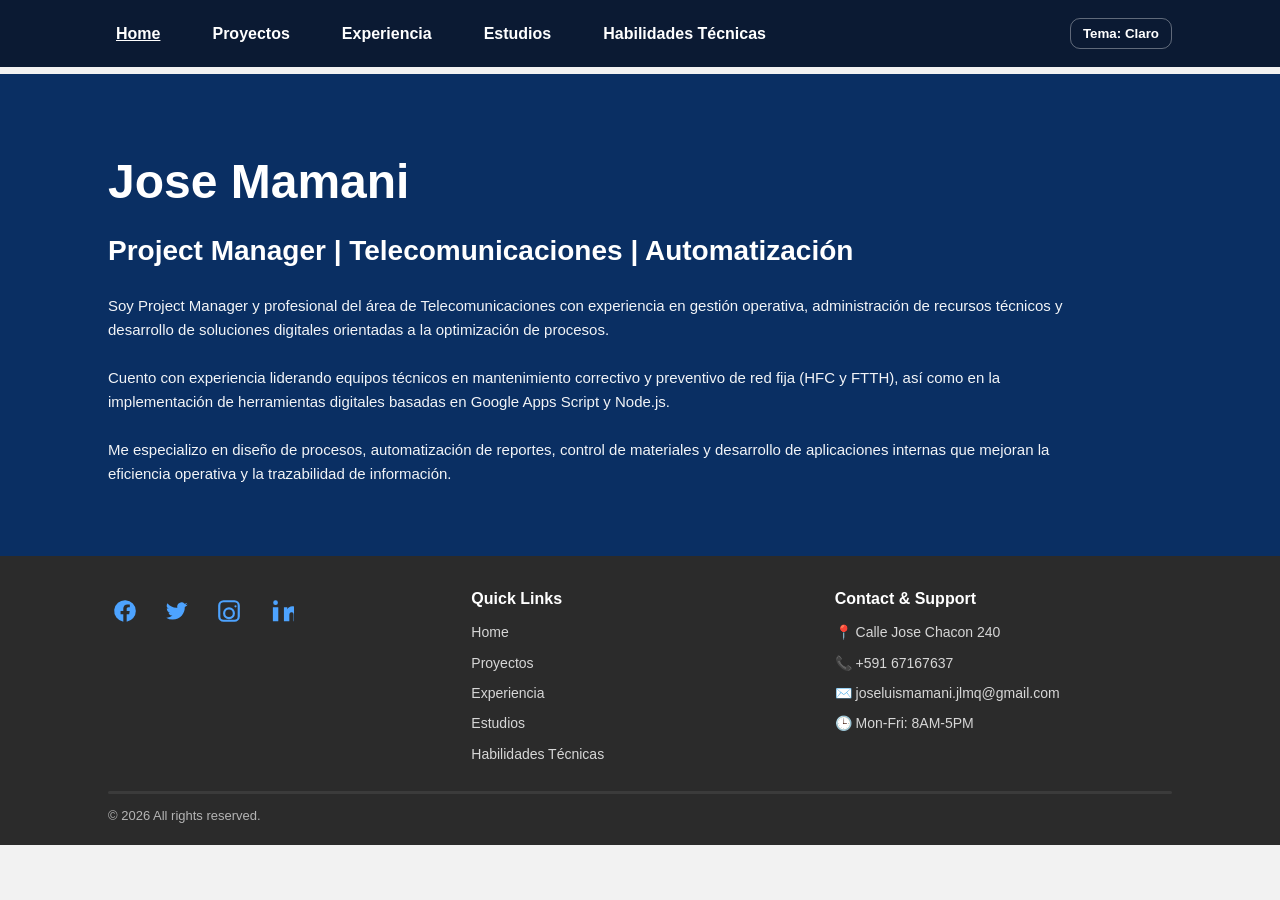
==== index.html @ b0781d95 "Avances media queries portafolio" ====
<!DOCTYPE html>
<html lang="es">
<head>
  <meta charset="UTF-8" />
  <meta name="viewport" content="width=device-width, initial-scale=1.0" />
  <title>Jose Mamani | Portafolio</title>
  <link rel="stylesheet" href="style.css" />
</head>
<body>

<header class="topbar">
  <nav class="nav container">
    <ul class="menu">
      <li><a class="active" href="index.html">Home</a></li>
      <li><a href="proyectos.html">Proyectos</a></li>
      <li><a href="experiencia.html">Experiencia</a></li>
      <li><a href="estudios.html">Estudios</a></li>
      <li><a href="habilidades.html">Habilidades Técnicas</a></li>
      <li class="menu-right">
        <button id="btn-tema" class="btn-tema" type="button">Tema: Claro</button>
      </li>
    </ul>
  </nav>
</header>

<main>
  <section class="hero hero-home">
    <div class="container">
      <h1 class="hero-title">Jose Mamani</h1>
      <h2 class="hero-subtitle">Project Manager | Telecomunicaciones | Automatización</h2>

      <p class="hero-text">
        Soy Project Manager y profesional del área de Telecomunicaciones con experiencia en gestión operativa,
        administración de recursos técnicos y desarrollo de soluciones digitales orientadas a la optimización de procesos.
        <br><br>
        Cuento con experiencia liderando equipos técnicos en mantenimiento correctivo y preventivo de red fija (HFC y FTTH),
        así como en la implementación de herramientas digitales basadas en Google Apps Script y Node.js.
        <br><br>
        Me especializo en diseño de procesos, automatización de reportes, control de materiales y desarrollo de aplicaciones internas
        que mejoran la eficiencia operativa y la trazabilidad de información.
      </p>
    </div>
  </section>
</main>

<footer class="footer">
  <div class="container footer-grid">

    <div class="footer-social">
      <a class="social" href="#" aria-label="Facebook" title="Facebook">
        <svg viewBox="0 0 24 24"><path d="M22 12a10 10 0 1 0-11.56 9.88v-6.99H7.9V12h2.54V9.8c0-2.5 1.49-3.89 3.77-3.89 1.09 0 2.23.2 2.23.2v2.46h-1.26c-1.24 0-1.63.77-1.63 1.56V12h2.77l-.44 2.89h-2.33v6.99A10 10 0 0 0 22 12z"/></svg>
      </a>
      <a class="social" href="#" aria-label="Twitter" title="Twitter">
        <svg viewBox="0 0 24 24"><path d="M22 5.92c-.7.31-1.45.52-2.24.62.8-.48 1.42-1.25 1.71-2.16-.75.45-1.59.78-2.48.96a3.92 3.92 0 0 0-6.68 3.57A11.1 11.1 0 0 1 3.15 4.8a3.92 3.92 0 0 0 1.21 5.23c-.63-.02-1.22-.2-1.74-.47v.05a3.92 3.92 0 0 0 3.15 3.84c-.3.08-.62.12-.95.12-.23 0-.46-.02-.68-.06a3.92 3.92 0 0 0 3.66 2.72A7.86 7.86 0 0 1 2 18.18a11.1 11.1 0 0 0 6.02 1.77c7.22 0 11.17-5.98 11.17-11.17l-.01-.51A7.96 7.96 0 0 0 22 5.92z"/></svg>
      </a>
      <a class="social" href="#" aria-label="Instagram" title="Instagram">
        <svg viewBox="0 0 24 24"><path d="M7 2h10a5 5 0 0 1 5 5v10a5 5 0 0 1-5 5H7a5 5 0 0 1-5-5V7a5 5 0 0 1 5-5zm10 2H7a3 3 0 0 0-3 3v10a3 3 0 0 0 3 3h10a3 3 0 0 0 3-3V7a3 3 0 0 0-3-3zm-5 4.5A5.5 5.5 0 1 1 6.5 14 5.5 5.5 0 0 1 12 8.5zm0 2A3.5 3.5 0 1 0 15.5 14 3.5 3.5 0 0 0 12 10.5zM18 6.7a1 1 0 1 1-1 1 1 1 0 0 1 1-1z"/></svg>
      </a>
      <a class="social" href="#" aria-label="LinkedIn" title="LinkedIn">
        <svg viewBox="0 0 24 24"><path d="M6.94 6.5A2.19 2.19 0 1 1 7 2.12a2.19 2.19 0 0 1-.06 4.38zM4.5 21.5h5V8.5h-5v13zM13 8.5h4.8v1.78h.07c.67-1.27 2.3-2.6 4.73-2.6 5.06 0 6 3.33 6 7.66v6.16h-5v-5.46c0-1.3-.02-2.97-1.81-2.97-1.81 0-2.09 1.41-2.09 2.87v5.56h-5V8.5z"/></svg>
      </a>
    </div>

    <div class="footer-col">
      <h4>Quick Links</h4>
      <ul>
        <li><a href="index.html">Home</a></li>
        <li><a href="proyectos.html">Proyectos</a></li>
        <li><a href="experiencia.html">Experiencia</a></li>
        <li><a href="estudios.html">Estudios</a></li>
        <li><a href="habilidades.html">Habilidades Técnicas</a></li>
      </ul>
    </div>

    <div class="footer-col">
      <h4>Contact & Support</h4>
      <ul>
        <li>📍 Calle Jose Chacon 240</li>
        <li>📞 +591 67167637</li>
        <li>✉️ joseluismamani.jlmq@gmail.com</li>
        <li>🕒 Mon-Fri: 8AM-5PM</li>
      </ul>
    </div>

  </div>

  <div class="container footer-bottom">
    <div class="line"></div>
    <p>© 2026 All rights reserved.</p>
  </div>
</footer>

<script src="script.js"></script>
</body>
</html>
---- style.css ----
*{ margin:0; padding:0; box-sizing:border-box; }

:root{
  --nav-bg:#0b1a33;
  --hero-bg:#0a2f63;

  --page-bg:#ffffff;
  --text:#111827;
  --muted:#4b5563;
  --title:#0a2f63;

  --card-bg:#ffffff;
  --card-border:#e5e7eb;

  --tag-bg:#eef2ff;
  --tag-border:#dbe3ff;
  --tag-text:#1f3a8a;

  --footer-bg:#2b2b2b;
  --footer-text:#d7d7d7;
  --footer-title:#ffffff;

  --link:#ffffff;
  --link-hover:#dbeafe;
  --social:#4da3ff;
}

body{
  font-family: Arial, sans-serif;
  line-height:1.6;
  background:#f2f2f2;
  color:var(--text);
  /* para que no se tape por el header fijo */
  padding-top: 74px;
}

/* NAV (FIJO) */
.topbar{
  background:var(--nav-bg);
  padding:18px 0;
  position: fixed;
  top: 0;
  left: 0;
  width: 100%;
  z-index: 999;
}

.container{
  max-width:1100px;
  margin:0 auto;
  padding:0 18px;
}

.nav{
  display:flex;
  align-items:center;
  justify-content:center;
}

.menu{
  list-style:none;
  display:flex;
  align-items:center;
  gap:36px;
  width:100%;
}

.menu a{
  color:var(--link);
  text-decoration:none;
  font-weight:700;
  padding:6px 8px;
}

.menu a:hover{
  color:var(--link-hover);
}

.menu a.active{
  text-decoration: underline;
}

.menu-right{
  margin-left:auto;
}

/* Botón tema minimalista */
.btn-tema{
  border:1px solid rgba(255,255,255,.35);
  background:transparent;
  color:#fff;
  padding:7px 12px;
  border-radius:10px;
  font-weight:700;
  cursor:pointer;
}
.btn-tema:hover{
  background:rgba(255,255,255,.08);
}

/* HERO */
.hero{
  background:var(--hero-bg);
  color:#fff;
  padding:70px 0;
}

.hero-title{
  font-size:48px;
  margin-bottom:8px;
}

.hero-subtitle{
  font-size:28px;
  font-weight:700;
  margin-bottom:20px;
}

.hero-text{
  max-width:980px;
  font-size:15px;
  opacity:.95;
}

.h1-sm{ font-size:34px; }

/* PAGE */
.page{
  background:var(--page-bg);
  padding:32px 0 60px 0;
}

.page-title{
  font-size:36px;
  color:var(--title);
  margin-bottom:10px;
}

.page-text{
  color:var(--muted);
  margin-bottom:28px;
}

/* Proyectos: cards claras */
.cards-grid{
  display:grid;
  grid-template-columns: repeat(2, 1fr);
  gap:22px;
}

.card-light{
  background:var(--card-bg);
  border:1px solid var(--card-border);
  border-radius:18px;
  padding:22px;
  box-shadow:0 10px 20px rgba(0,0,0,.08);
  cursor:pointer;
  transition: transform .12s ease, box-shadow .12s ease;
}

.card-light:hover{
  transform: translateY(-2px);
  box-shadow:0 16px 26px rgba(0,0,0,.10);
}

.card-light h3{
  color:var(--title);
  font-size:20px;
  margin-bottom:10px;
}

.card-light p{
  color:var(--muted);
}

/* tags */
.tags{ display:flex; gap:10px; flex-wrap:wrap; margin-top:16px; }
.tag{
  font-size:13px;
  padding:7px 12px;
  border-radius:999px;
  border:1px solid var(--tag-border);
  background:var(--tag-bg);
  color:var(--tag-text);
}

/* Experiencia: uniforme */
.section{
  padding:44px 0;
  background:var(--page-bg);
}

.section-title{
  text-align:center;
  color:var(--title);
  margin-bottom:10px;
  font-size:26px;
}

.section-sub{
  text-align:center;
  color:var(--muted);
  margin-bottom:18px;
}

.exp-box{
  max-width:920px;
  margin:0 auto;
  background:var(--card-bg);
  border:1px solid var(--card-border);
  border-radius:14px;
  padding:22px;
  box-shadow:0 10px 20px rgba(0,0,0,.06);
}

.exp-box h3{
  color:var(--title);
  margin-bottom:8px;
}

.meta-grid{
  display:grid;
  grid-template-columns: 1fr 1fr;
  gap:10px 18px;
  margin: 12px 0 12px;
  color: var(--muted);
}

.meta-grid strong{ color: var(--text); }

.bullet{ margin-top:12px; margin-left:18px; }
.bullet li{ margin:6px 0; color: var(--text); }
.small li{ font-size:14px; }

/* Estudios */
.study-grid{
  display:grid;
  grid-template-columns: repeat(3, 1fr);
  gap:18px;
  margin-top:18px;
}

.study-card{
  background:var(--card-bg);
  border:1px solid var(--card-border);
  border-radius:12px;
  padding:18px;
  min-height:190px;
  box-shadow:0 10px 20px rgba(0,0,0,.06);
}

.study-card h3{ color: var(--title); }
.muted{ color:var(--muted); margin-top:10px; }

/* Footer completo */
.footer{
  background:var(--footer-bg);
  color:var(--footer-text);
  padding:30px 0 18px 0;
}

.footer-grid{
  display:grid;
  grid-template-columns: 1fr 1fr 1fr;
  gap:26px;
  align-items:start;
}

.footer-col h4{
  color:var(--footer-title);
  margin-bottom:10px;
}

.footer-col ul{ list-style:none; }
.footer-col li{ margin:8px 0; font-size:14px; }
.footer-col a{
  color:var(--footer-text);
  text-decoration:none;
}
.footer-col a:hover{ text-decoration:underline; }

.footer-social{
  display:flex;
  gap:18px;
  align-items:center;
  padding-top:8px;
}

.footer-social .social{
  width:34px;
  height:34px;
  display:inline-flex;
  align-items:center;
  justify-content:center;
  border-radius:10px;
  text-decoration:none;
}

.footer-social .social svg{
  width:26px;
  height:26px;
  fill:var(--social);
}
.footer-social .social:hover svg{ fill:#8ec5ff; }

.footer-bottom{ margin-top:18px; }
.line{
  height:3px;
  background:#3b3b3b;
  border-radius:999px;
  margin:10px 0 12px 0;
}
.footer-bottom p{ font-size:13px; opacity:.8; }

/* MEDIA QUERYS */
@media screen and (max-width: 600px){
  body{ padding-top: 132px; }

  .menu{
    flex-direction:column;
    gap:14px;
  }

  .menu-right{ margin-left:0; }

  .hero-title{ font-size:34px; }
  .hero-subtitle{ font-size:18px; }

  .cards-grid{ grid-template-columns:1fr; }
  .study-grid{ grid-template-columns:1fr; }
  .footer-grid{ grid-template-columns:1fr; }

  .meta-grid{ grid-template-columns: 1fr; }
}

@media screen and (min-width: 601px) and (max-width: 900px){
  .cards-grid{ grid-template-columns:1fr 1fr; }
  .study-grid{ grid-template-columns:1fr; }
  .hero-title{ font-size:40px; }
}

/* ===== TEMA OSCURO (contraste corregido) ===== */
.tema-oscuro{
  --page-bg:#0b1220;
  --text:#e5e7eb;
  --muted:#cbd5e1;
  --title:#93c5fd;

  --card-bg:#0f172a;
  --card-border:rgba(255,255,255,.10);

  --tag-bg:rgba(147,197,253,.10);
  --tag-border:rgba(147,197,253,.20);
  --tag-text:#cfe7ff;

  --footer-bg:#111827;
  --footer-text:#cbd5e1;
  --footer-title:#ffffff;

  background:#0b1220;
  color: var(--text);
}

.tema-oscuro .card-light{
  box-shadow: 0 16px 30px rgba(0,0,0,.35);
}

.tema-oscuro .line{
  background: rgba(255,255,255,.10);
}
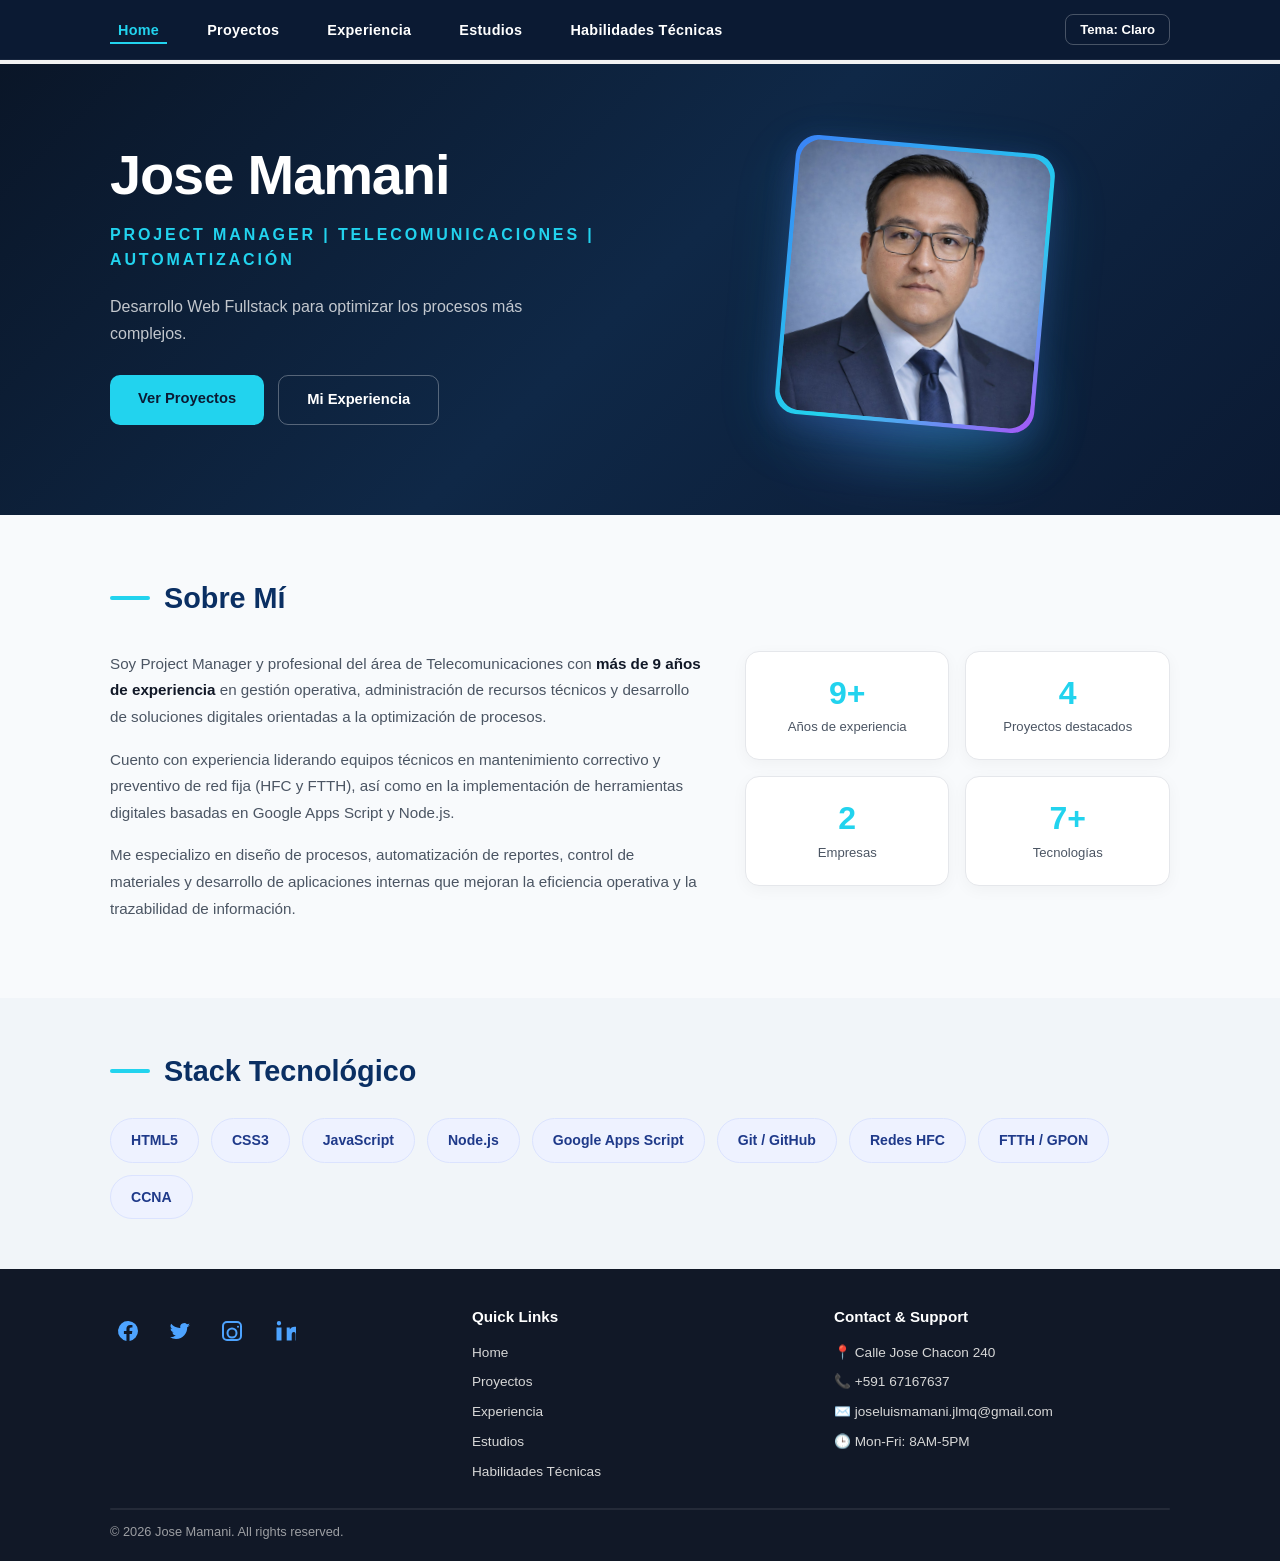
==== commit 3547eb51: "Cambios aplicando todo lo visto en clases" ====
--- a/index.html
+++ b/index.html
@@ -8,6 +8,7 @@
 </head>
 <body>
 
+<!-- ========== NAV FIJO (header semántico + nav) ========== -->
 <header class="topbar">
   <nav class="nav container">
     <ul class="menu">
@@ -23,42 +24,107 @@
   </nav>
 </header>
 
+<!-- ========== HERO (section semántica, 2 columnas con Flexbox) ========== -->
 <main>
-  <section class="hero hero-home">
+  <section class="hero hero-home" id="inicio">
+    <div class="container hero-grid">
+      <!-- Columna izquierda: texto -->
+      <div class="hero-content">
+        <h1 class="hero-title">Jose Mamani</h1>
+        <h2 class="hero-subtitle">Project Manager | Telecomunicaciones | Automatización</h2>
+        <p class="hero-text">
+          Desarrollo Web Fullstack para optimizar los procesos más complejos.
+        </p>
+        <!-- Botones CTA -->
+        <div class="hero-buttons">
+          <a href="proyectos.html" class="btn-primary">Ver Proyectos</a>
+          <a href="experiencia.html" class="btn-outline">Mi Experiencia</a>
+        </div>
+      </div>
+      <!-- Columna derecha: tarjeta foto con efecto gradiente -->
+      <div class="hero-photo-wrapper">
+        <div class="hero-photo-card">
+          <img src="foto-perfil.png" alt="Jose Mamani - Project Manager" class="hero-img" />
+        </div>
+        <!-- Efecto glow debajo de la tarjeta -->
+        <div class="hero-glow"></div>
+      </div>
+    </div>
+  </section>
+
+  <!-- ========== SECCIÓN SOBRE MÍ (section + id para selector CSS/JS) ========== -->
+  <section class="section-about" id="sobre-mi">
     <div class="container">
-      <h1 class="hero-title">Jose Mamani</h1>
-      <h2 class="hero-subtitle">Project Manager | Telecomunicaciones | Automatización</h2>
+      <h2 class="about-title"><span class="accent-line"></span> Sobre Mí</h2>
+      <div class="about-grid">
+        <div class="about-text">
+          <p>
+            Soy Project Manager y profesional del área de Telecomunicaciones con
+            <strong>más de 9 años de experiencia</strong> en gestión operativa,
+            administración de recursos técnicos y desarrollo de soluciones digitales
+            orientadas a la optimización de procesos.
+          </p>
+          <p>
+            Cuento con experiencia liderando equipos técnicos en mantenimiento correctivo
+            y preventivo de red fija (HFC y FTTH), así como en la implementación de
+            herramientas digitales basadas en Google Apps Script y Node.js.
+          </p>
+          <p>
+            Me especializo en diseño de procesos, automatización de reportes, control
+            de materiales y desarrollo de aplicaciones internas que mejoran la eficiencia
+            operativa y la trazabilidad de información.
+          </p>
+        </div>
+        <!-- Tarjetas de stats -->
+        <div class="about-stats">
+          <div class="stat-card">
+            <span class="stat-number">9+</span>
+            <span class="stat-label">Años de experiencia</span>
+          </div>
+          <div class="stat-card">
+            <span class="stat-number">4</span>
+            <span class="stat-label">Proyectos destacados</span>
+          </div>
+          <div class="stat-card">
+            <span class="stat-number">2</span>
+            <span class="stat-label">Empresas</span>
+          </div>
+          <div class="stat-card">
+            <span class="stat-number">7+</span>
+            <span class="stat-label">Tecnologías</span>
+          </div>
+        </div>
+      </div>
+    </div>
+  </section>
 
-      <p class="hero-text">
-        Soy Project Manager y profesional del área de Telecomunicaciones con experiencia en gestión operativa,
-        administración de recursos técnicos y desarrollo de soluciones digitales orientadas a la optimización de procesos.
-        <br><br>
-        Cuento con experiencia liderando equipos técnicos en mantenimiento correctivo y preventivo de red fija (HFC y FTTH),
-        así como en la implementación de herramientas digitales basadas en Google Apps Script y Node.js.
-        <br><br>
-        Me especializo en diseño de procesos, automatización de reportes, control de materiales y desarrollo de aplicaciones internas
-        que mejoran la eficiencia operativa y la trazabilidad de información.
-      </p>
+  <!-- ========== SECCIÓN TECNOLOGÍAS (tags con clase reutilizable) ========== -->
+  <section class="section-tech" id="tecnologias">
+    <div class="container">
+      <h2 class="tech-title"><span class="accent-line"></span> Stack Tecnológico</h2>
+      <div class="tech-tags">
+        <span class="tech-tag">HTML5</span>
+        <span class="tech-tag">CSS3</span>
+        <span class="tech-tag">JavaScript</span>
+        <span class="tech-tag">Node.js</span>
+        <span class="tech-tag">Google Apps Script</span>
+        <span class="tech-tag">Git / GitHub</span>
+        <span class="tech-tag">Redes HFC</span>
+        <span class="tech-tag">FTTH / GPON</span>
+        <span class="tech-tag">CCNA</span>
+      </div>
     </div>
   </section>
 </main>
 
+<!-- ========== FOOTER COMPLETO ========== -->
 <footer class="footer">
   <div class="container footer-grid">
-
     <div class="footer-social">
-      <a class="social" href="#" aria-label="Facebook" title="Facebook">
-        <svg viewBox="0 0 24 24"><path d="M22 12a10 10 0 1 0-11.56 9.88v-6.99H7.9V12h2.54V9.8c0-2.5 1.49-3.89 3.77-3.89 1.09 0 2.23.2 2.23.2v2.46h-1.26c-1.24 0-1.63.77-1.63 1.56V12h2.77l-.44 2.89h-2.33v6.99A10 10 0 0 0 22 12z"/></svg>
-      </a>
-      <a class="social" href="#" aria-label="Twitter" title="Twitter">
-        <svg viewBox="0 0 24 24"><path d="M22 5.92c-.7.31-1.45.52-2.24.62.8-.48 1.42-1.25 1.71-2.16-.75.45-1.59.78-2.48.96a3.92 3.92 0 0 0-6.68 3.57A11.1 11.1 0 0 1 3.15 4.8a3.92 3.92 0 0 0 1.21 5.23c-.63-.02-1.22-.2-1.74-.47v.05a3.92 3.92 0 0 0 3.15 3.84c-.3.08-.62.12-.95.12-.23 0-.46-.02-.68-.06a3.92 3.92 0 0 0 3.66 2.72A7.86 7.86 0 0 1 2 18.18a11.1 11.1 0 0 0 6.02 1.77c7.22 0 11.17-5.98 11.17-11.17l-.01-.51A7.96 7.96 0 0 0 22 5.92z"/></svg>
-      </a>
-      <a class="social" href="#" aria-label="Instagram" title="Instagram">
-        <svg viewBox="0 0 24 24"><path d="M7 2h10a5 5 0 0 1 5 5v10a5 5 0 0 1-5 5H7a5 5 0 0 1-5-5V7a5 5 0 0 1 5-5zm10 2H7a3 3 0 0 0-3 3v10a3 3 0 0 0 3 3h10a3 3 0 0 0 3-3V7a3 3 0 0 0-3-3zm-5 4.5A5.5 5.5 0 1 1 6.5 14 5.5 5.5 0 0 1 12 8.5zm0 2A3.5 3.5 0 1 0 15.5 14 3.5 3.5 0 0 0 12 10.5zM18 6.7a1 1 0 1 1-1 1 1 1 0 0 1 1-1z"/></svg>
-      </a>
-      <a class="social" href="#" aria-label="LinkedIn" title="LinkedIn">
-        <svg viewBox="0 0 24 24"><path d="M6.94 6.5A2.19 2.19 0 1 1 7 2.12a2.19 2.19 0 0 1-.06 4.38zM4.5 21.5h5V8.5h-5v13zM13 8.5h4.8v1.78h.07c.67-1.27 2.3-2.6 4.73-2.6 5.06 0 6 3.33 6 7.66v6.16h-5v-5.46c0-1.3-.02-2.97-1.81-2.97-1.81 0-2.09 1.41-2.09 2.87v5.56h-5V8.5z"/></svg>
-      </a>
+      <a class="social" href="#" aria-label="Facebook" title="Facebook"><svg viewBox="0 0 24 24"><path d="M22 12a10 10 0 1 0-11.56 9.88v-6.99H7.9V12h2.54V9.8c0-2.5 1.49-3.89 3.77-3.89 1.09 0 2.23.2 2.23.2v2.46h-1.26c-1.24 0-1.63.77-1.63 1.56V12h2.77l-.44 2.89h-2.33v6.99A10 10 0 0 0 22 12z"/></svg></a>
+      <a class="social" href="#" aria-label="Twitter" title="Twitter"><svg viewBox="0 0 24 24"><path d="M22 5.92c-.7.31-1.45.52-2.24.62.8-.48 1.42-1.25 1.71-2.16-.75.45-1.59.78-2.48.96a3.92 3.92 0 0 0-6.68 3.57A11.1 11.1 0 0 1 3.15 4.8a3.92 3.92 0 0 0 1.21 5.23c-.63-.02-1.22-.2-1.74-.47v.05a3.92 3.92 0 0 0 3.15 3.84c-.3.08-.62.12-.95.12-.23 0-.46-.02-.68-.06a3.92 3.92 0 0 0 3.66 2.72A7.86 7.86 0 0 1 2 18.18a11.1 11.1 0 0 0 6.02 1.77c7.22 0 11.17-5.98 11.17-11.17l-.01-.51A7.96 7.96 0 0 0 22 5.92z"/></svg></a>
+      <a class="social" href="#" aria-label="Instagram" title="Instagram"><svg viewBox="0 0 24 24"><path d="M7 2h10a5 5 0 0 1 5 5v10a5 5 0 0 1-5 5H7a5 5 0 0 1-5-5V7a5 5 0 0 1 5-5zm10 2H7a3 3 0 0 0-3 3v10a3 3 0 0 0 3 3h10a3 3 0 0 0 3-3V7a3 3 0 0 0-3-3zm-5 4.5A5.5 5.5 0 1 1 6.5 14 5.5 5.5 0 0 1 12 8.5zm0 2A3.5 3.5 0 1 0 15.5 14 3.5 3.5 0 0 0 12 10.5zM18 6.7a1 1 0 1 1-1 1 1 1 0 0 1 1-1z"/></svg></a>
+      <a class="social" href="#" aria-label="LinkedIn" title="LinkedIn"><svg viewBox="0 0 24 24"><path d="M6.94 6.5A2.19 2.19 0 1 1 7 2.12a2.19 2.19 0 0 1-.06 4.38zM4.5 21.5h5V8.5h-5v13zM13 8.5h4.8v1.78h.07c.67-1.27 2.3-2.6 4.73-2.6 5.06 0 6 3.33 6 7.66v6.16h-5v-5.46c0-1.3-.02-2.97-1.81-2.97-1.81 0-2.09 1.41-2.09 2.87v5.56h-5V8.5z"/></svg></a>
     </div>
 
     <div class="footer-col">
@@ -81,15 +147,15 @@
         <li>🕒 Mon-Fri: 8AM-5PM</li>
       </ul>
     </div>
-
   </div>
 
   <div class="container footer-bottom">
     <div class="line"></div>
-    <p>© 2026 All rights reserved.</p>
+    <p>© 2026 Jose Mamani. All rights reserved.</p>
   </div>
 </footer>
 
+<!-- Script al final del body (buena práctica: DOM ya construido) -->
 <script src="script.js"></script>
 </body>
 </html>
--- a/style.css
+++ b/style.css
@@ -1,370 +1,783 @@
-*{ margin:0; padding:0; box-sizing:border-box; }
-
+/* ===========================================================
+   PORTAFOLIO – Jose Mamani
+   Conceptos aplicados de clase:
+   - Selector universal (*), de tipo, de clase, de ID, descendiente
+   - Modelo de caja alternativo (box-sizing: border-box)
+   - Variables CSS (:root) para mantener consistencia
+   - Flexbox y CSS Grid para layout
+   - Media queries con breakpoints (móvil, tablet, escritorio)
+   - Pseudo-clases (:hover, :focus) y pseudo-elementos (::before)
+   - Unidades relativas (rem, %, vw)
+   - Transiciones y animaciones CSS
+   - Tema oscuro/claro con clase JS + localStorage
+   - prefers-color-scheme para preferencias del sistema
+   =========================================================== */
+
+/* ===== SELECTOR UNIVERSAL: reset + modelo de caja alternativo ===== */
+*{
+  margin: 0;
+  padding: 0;
+  box-sizing: border-box;  /* width/height incluyen padding y border */
+}
+
+/* ===== VARIABLES CSS (custom properties en :root) ===== */
 :root{
-  --nav-bg:#0b1a33;
-  --hero-bg:#0a2f63;
-
-  --page-bg:#ffffff;
-  --text:#111827;
-  --muted:#4b5563;
-  --title:#0a2f63;
-
-  --card-bg:#ffffff;
-  --card-border:#e5e7eb;
-
-  --tag-bg:#eef2ff;
-  --tag-border:#dbe3ff;
-  --tag-text:#1f3a8a;
-
-  --footer-bg:#2b2b2b;
-  --footer-text:#d7d7d7;
-  --footer-title:#ffffff;
-
-  --link:#ffffff;
-  --link-hover:#dbeafe;
-  --social:#4da3ff;
-}
-
+  /* Colores del tema claro base */
+  --nav-bg: #0b1a33;
+  --hero-bg: #0f1b2d;
+  --hero-gradient: linear-gradient(135deg, #0a1628 0%, #0f2847 50%, #0b1a33 100%);
+
+  --page-bg: #ffffff;
+  --text: #111827;
+  --muted: #4b5563;
+  --title: #0a2f63;
+
+  --card-bg: #ffffff;
+  --card-border: #e5e7eb;
+
+  --tag-bg: #eef2ff;
+  --tag-border: #dbe3ff;
+  --tag-text: #1f3a8a;
+
+  --footer-bg: #111827;
+  --footer-text: #d7d7d7;
+  --footer-title: #ffffff;
+
+  --link: #ffffff;
+  --link-hover: #67e8f9;
+  --social: #4da3ff;
+
+  --accent: #22d3ee;        /* Cyan/turquesa para acentos */
+  --accent-dark: #6366f1;   /* Violeta para gradientes */
+
+  --about-bg: #f8fafc;
+  --stat-bg: #ffffff;
+  --tech-bg: #f1f5f9;
+}
+
+/* ===== SELECTOR DE TIPO: body ===== */
 body{
-  font-family: Arial, sans-serif;
-  line-height:1.6;
-  background:#f2f2f2;
-  color:var(--text);
-  /* para que no se tape por el header fijo */
-  padding-top: 74px;
-}
-
-/* NAV (FIJO) */
+  font-family: 'Segoe UI', Arial, sans-serif;
+  line-height: 1.6;
+  background: #f2f2f2;
+  color: var(--text);
+  padding-top: 64px;  /* Espacio para el nav fijo */
+}
+
+/* ==============================================
+   NAV FIJO (header semántico)
+   - position: fixed para que siempre esté visible
+   - z-index alto para estar encima de todo
+   ============================================== */
 .topbar{
-  background:var(--nav-bg);
-  padding:18px 0;
+  background: var(--nav-bg);
+  padding: 14px 0;
   position: fixed;
   top: 0;
   left: 0;
   width: 100%;
   z-index: 999;
-}
-
+  backdrop-filter: blur(12px);
+  border-bottom: 1px solid rgba(255,255,255,0.06);
+}
+
+/* Contenedor centrado (max-width + margin auto) */
 .container{
-  max-width:1100px;
-  margin:0 auto;
-  padding:0 18px;
-}
-
+  max-width: 1100px;
+  margin: 0 auto;
+  padding: 0 20px;
+}
+
+/* Flexbox para alinear el menú horizontal */
 .nav{
-  display:flex;
-  align-items:center;
-  justify-content:center;
-}
-
+  display: flex;
+  align-items: center;
+  justify-content: center;
+}
+
+/* Lista desordenada sin viñetas (list-style: none) */
 .menu{
-  list-style:none;
-  display:flex;
-  align-items:center;
-  gap:36px;
-  width:100%;
-}
-
+  list-style: none;
+  display: flex;
+  align-items: center;
+  gap: 32px;
+  width: 100%;
+}
+
+/* Selector descendiente: enlaces dentro del menú */
 .menu a{
-  color:var(--link);
-  text-decoration:none;
-  font-weight:700;
-  padding:6px 8px;
-}
-
+  color: var(--link);
+  text-decoration: none;
+  font-weight: 600;
+  font-size: 0.9rem;
+  padding: 6px 8px;
+  transition: color 0.2s ease;
+  letter-spacing: 0.02em;
+}
+
+/* Pseudo-clase :hover */
 .menu a:hover{
-  color:var(--link-hover);
-}
-
+  color: var(--accent);
+}
+
+/* Selector de clase: enlace activo */
 .menu a.active{
-  text-decoration: underline;
+  color: var(--accent);
+  border-bottom: 2px solid var(--accent);
+  padding-bottom: 4px;
 }
 
 .menu-right{
-  margin-left:auto;
+  margin-left: auto;
 }
 
 /* Botón tema minimalista */
 .btn-tema{
-  border:1px solid rgba(255,255,255,.35);
-  background:transparent;
-  color:#fff;
-  padding:7px 12px;
-  border-radius:10px;
-  font-weight:700;
-  cursor:pointer;
-}
+  border: 1px solid rgba(255,255,255,0.25);
+  background: transparent;
+  color: #fff;
+  padding: 7px 14px;
+  border-radius: 8px;
+  font-weight: 600;
+  font-size: 0.82rem;
+  cursor: pointer;
+  transition: all 0.2s ease;
+}
+
 .btn-tema:hover{
-  background:rgba(255,255,255,.08);
-}
-
-/* HERO */
+  background: rgba(255,255,255,0.08);
+  border-color: var(--accent);
+  color: var(--accent);
+}
+
+/* ==============================================
+   HERO – Estilo oscuro tipo referencia
+   - CSS Grid para 2 columnas (texto + foto)
+   - Gradiente de fondo
+   ============================================== */
 .hero{
-  background:var(--hero-bg);
-  color:#fff;
-  padding:70px 0;
-}
-
+  background: var(--hero-gradient);
+  color: #fff;
+  padding: 80px 0 90px;
+  overflow: hidden;
+  position: relative;
+}
+
+/* Grid de 2 columnas en el hero */
+.hero-grid{
+  display: grid;
+  grid-template-columns: 1fr 1fr;
+  gap: 40px;
+  align-items: center;
+}
+
+.hero-content{
+  z-index: 2;
+}
+
+/* Título principal grande y bold */
 .hero-title{
-  font-size:48px;
-  margin-bottom:8px;
-}
-
+  font-size: clamp(2.4rem, 5vw, 3.5rem);  /* clamp: responsivo sin media query */
+  font-weight: 800;
+  line-height: 1.1;
+  margin-bottom: 16px;
+  letter-spacing: -0.02em;
+}
+
+/* Subtítulo en color accent, uppercase con letter-spacing */
 .hero-subtitle{
-  font-size:28px;
-  font-weight:700;
-  margin-bottom:20px;
+  font-size: clamp(0.85rem, 1.5vw, 1rem);
+  font-weight: 700;
+  text-transform: uppercase;
+  letter-spacing: 0.18em;
+  color: var(--accent);
+  margin-bottom: 20px;
 }
 
 .hero-text{
-  max-width:980px;
-  font-size:15px;
-  opacity:.95;
-}
-
-.h1-sm{ font-size:34px; }
-
-/* PAGE */
+  font-size: 1rem;
+  opacity: 0.75;
+  max-width: 480px;
+  line-height: 1.7;
+  margin-bottom: 28px;
+}
+
+/* Botones CTA */
+.hero-buttons{
+  display: flex;
+  gap: 14px;
+  flex-wrap: wrap;
+}
+
+.btn-primary{
+  display: inline-block;
+  padding: 12px 28px;
+  background: var(--accent);
+  color: #0b1a33;
+  font-weight: 700;
+  border-radius: 10px;
+  text-decoration: none;
+  font-size: 0.92rem;
+  transition: transform 0.15s ease, box-shadow 0.15s ease;
+}
+
+.btn-primary:hover{
+  transform: translateY(-2px);
+  box-shadow: 0 8px 24px rgba(34,211,238,0.3);
+}
+
+.btn-outline{
+  display: inline-block;
+  padding: 12px 28px;
+  border: 1.5px solid rgba(255,255,255,0.3);
+  color: #fff;
+  font-weight: 700;
+  border-radius: 10px;
+  text-decoration: none;
+  font-size: 0.92rem;
+  transition: all 0.15s ease;
+}
+
+.btn-outline:hover{
+  border-color: var(--accent);
+  color: var(--accent);
+}
+
+/* ===== TARJETA DE FOTO (efecto gradiente + rotación) ===== */
+.hero-photo-wrapper{
+  display: flex;
+  justify-content: center;
+  align-items: center;
+  position: relative;
+}
+
+.hero-photo-card{
+  width: 260px;
+  height: 280px;
+  background: linear-gradient(135deg, #3b82f6 0%, #22d3ee 60%, #a855f7 100%);
+  border-radius: 22px;
+  display: flex;
+  align-items: center;
+  justify-content: center;
+  transform: rotate(5deg);
+  transition: transform 0.3s ease;
+  box-shadow:
+    0 20px 60px rgba(34,211,238,0.15),
+    0 8px 30px rgba(99,102,241,0.2);
+  position: relative;
+  z-index: 2;
+  overflow: hidden;        /* La imagen respeta el border-radius */
+  padding: 4px;            /* Borde gradiente visible alrededor de la foto */
+}
+
+.hero-photo-card:hover{
+  transform: rotate(0deg) scale(1.03);
+}
+
+.photo-label{
+  font-size: 1.2rem;
+  font-weight: 700;
+  color: rgba(255,255,255,0.8);
+  letter-spacing: 0.15em;
+}
+
+/* Foto de perfil dentro de la tarjeta */
+.hero-img{
+  width: 100%;
+  height: 100%;
+  object-fit: cover;
+  border-radius: 22px;
+}
+
+/* Efecto glow debajo de la foto */
+.hero-glow{
+  position: absolute;
+  bottom: -20px;
+  left: 50%;
+  transform: translateX(-50%);
+  width: 200px;
+  height: 60px;
+  background: linear-gradient(90deg, #6366f1, #22d3ee);
+  border-radius: 50%;
+  filter: blur(40px);
+  opacity: 0.5;
+  z-index: 1;
+}
+
+/* ==============================================
+   SECCIÓN SOBRE MÍ
+   - Selector de ID (#sobre-mi)
+   - Grid para texto + stats
+   ============================================== */
+.section-about{
+  background: var(--about-bg);
+  padding: 60px 0;
+}
+
+/* Título con línea de acento (pseudo-elemento via span) */
+.about-title{
+  font-size: 1.8rem;
+  color: var(--title);
+  margin-bottom: 30px;
+  display: flex;
+  align-items: center;
+  gap: 14px;
+}
+
+.accent-line{
+  display: inline-block;
+  width: 40px;
+  height: 4px;
+  background: var(--accent);
+  border-radius: 4px;
+}
+
+.about-grid{
+  display: grid;
+  grid-template-columns: 1.4fr 1fr;
+  gap: 40px;
+  align-items: start;
+}
+
+.about-text p{
+  color: var(--muted);
+  margin-bottom: 16px;
+  line-height: 1.75;
+  font-size: 0.95rem;
+}
+
+.about-text strong{
+  color: var(--text);
+}
+
+/* Stats en grid 2x2 */
+.about-stats{
+  display: grid;
+  grid-template-columns: 1fr 1fr;
+  gap: 16px;
+}
+
+.stat-card{
+  background: var(--stat-bg);
+  border: 1px solid var(--card-border);
+  border-radius: 14px;
+  padding: 22px 18px;
+  text-align: center;
+  box-shadow: 0 4px 16px rgba(0,0,0,0.04);
+  transition: transform 0.15s ease;
+}
+
+.stat-card:hover{
+  transform: translateY(-3px);
+}
+
+.stat-number{
+  display: block;
+  font-size: 2rem;
+  font-weight: 800;
+  color: var(--accent);
+  line-height: 1.2;
+}
+
+.stat-label{
+  display: block;
+  font-size: 0.82rem;
+  color: var(--muted);
+  margin-top: 4px;
+}
+
+/* ==============================================
+   SECCIÓN TECNOLOGÍAS
+   - Tags con Flexbox wrap
+   ============================================== */
+.section-tech{
+  background: var(--tech-bg);
+  padding: 50px 0;
+}
+
+.tech-title{
+  font-size: 1.8rem;
+  color: var(--title);
+  margin-bottom: 24px;
+  display: flex;
+  align-items: center;
+  gap: 14px;
+}
+
+.tech-tags{
+  display: flex;
+  flex-wrap: wrap;
+  gap: 12px;
+}
+
+.tech-tag{
+  padding: 10px 20px;
+  border-radius: 999px;
+  background: var(--tag-bg);
+  border: 1px solid var(--tag-border);
+  color: var(--tag-text);
+  font-size: 0.88rem;
+  font-weight: 600;
+  transition: all 0.15s ease;
+}
+
+.tech-tag:hover{
+  background: var(--accent);
+  color: #0b1a33;
+  border-color: var(--accent);
+  transform: translateY(-2px);
+}
+
+/* ==============================================
+   PÁGINAS INTERNAS (.page)
+   ============================================== */
 .page{
-  background:var(--page-bg);
-  padding:32px 0 60px 0;
+  background: var(--page-bg);
+  padding: 32px 0 60px;
 }
 
 .page-title{
-  font-size:36px;
-  color:var(--title);
-  margin-bottom:10px;
+  font-size: 2rem;
+  color: var(--title);
+  margin-bottom: 10px;
 }
 
 .page-text{
-  color:var(--muted);
-  margin-bottom:28px;
-}
-
-/* Proyectos: cards claras */
+  color: var(--muted);
+  margin-bottom: 28px;
+}
+
+/* ===== GRID DE TARJETAS (proyectos) ===== */
 .cards-grid{
-  display:grid;
+  display: grid;
   grid-template-columns: repeat(2, 1fr);
-  gap:22px;
+  gap: 22px;
 }
 
 .card-light{
-  background:var(--card-bg);
-  border:1px solid var(--card-border);
-  border-radius:18px;
-  padding:22px;
-  box-shadow:0 10px 20px rgba(0,0,0,.08);
-  cursor:pointer;
-  transition: transform .12s ease, box-shadow .12s ease;
+  background: var(--card-bg);
+  border: 1px solid var(--card-border);
+  border-radius: 18px;
+  padding: 22px;
+  box-shadow: 0 10px 20px rgba(0,0,0,0.06);
+  cursor: pointer;
+  transition: transform 0.15s ease, box-shadow 0.15s ease;
 }
 
 .card-light:hover{
+  transform: translateY(-3px);
+  box-shadow: 0 16px 30px rgba(0,0,0,0.10);
+}
+
+.card-light h3{
+  color: var(--title);
+  font-size: 1.15rem;
+  margin-bottom: 10px;
+}
+
+.card-light p{
+  color: var(--muted);
+  font-size: 0.92rem;
+}
+
+/* Tags dentro de tarjetas */
+.tags{ display: flex; gap: 10px; flex-wrap: wrap; margin-top: 16px; }
+.tag{
+  font-size: 0.78rem;
+  padding: 6px 12px;
+  border-radius: 999px;
+  border: 1px solid var(--tag-border);
+  background: var(--tag-bg);
+  color: var(--tag-text);
+  font-weight: 600;
+}
+
+/* ===== SECCIONES EXPERIENCIA ===== */
+.section{
+  padding: 44px 0;
+  background: var(--page-bg);
+}
+
+.section-title{
+  text-align: center;
+  color: var(--title);
+  margin-bottom: 10px;
+  font-size: 1.4rem;
+}
+
+.section-sub{
+  text-align: center;
+  color: var(--muted);
+  margin-bottom: 18px;
+  font-size: 0.9rem;
+}
+
+.exp-box{
+  max-width: 920px;
+  margin: 0 auto;
+  background: var(--card-bg);
+  border: 1px solid var(--card-border);
+  border-radius: 14px;
+  padding: 24px;
+  box-shadow: 0 8px 20px rgba(0,0,0,0.05);
+}
+
+.exp-box h3{
+  color: var(--title);
+  margin-bottom: 10px;
+}
+
+.meta-grid{
+  display: grid;
+  grid-template-columns: 1fr 1fr;
+  gap: 10px 18px;
+  margin: 12px 0;
+  color: var(--muted);
+  font-size: 0.9rem;
+}
+
+.meta-grid strong{ color: var(--text); }
+
+.bullet{ margin-top: 12px; margin-left: 18px; }
+.bullet li{ margin: 6px 0; color: var(--text); font-size: 0.92rem; }
+.small li{ font-size: 0.85rem; }
+
+/* ===== ESTUDIOS (grid) ===== */
+.study-grid{
+  display: grid;
+  grid-template-columns: repeat(3, 1fr);
+  gap: 18px;
+  margin-top: 18px;
+}
+
+.study-card{
+  background: var(--card-bg);
+  border: 1px solid var(--card-border);
+  border-radius: 14px;
+  padding: 22px;
+  min-height: 190px;
+  box-shadow: 0 8px 20px rgba(0,0,0,0.05);
+  transition: transform 0.15s ease;
+}
+
+.study-card:hover{
+  transform: translateY(-3px);
+}
+
+.study-card h3{ color: var(--title); font-size: 1.05rem; }
+.muted{ color: var(--muted); margin-top: 10px; font-size: 0.9rem; }
+
+/* ==============================================
+   FOOTER
+   - CSS Grid de 3 columnas
+   - SVG icons con fill controlado por variable
+   ============================================== */
+.footer{
+  background: var(--footer-bg);
+  color: var(--footer-text);
+  padding: 36px 0 18px;
+}
+
+.footer-grid{
+  display: grid;
+  grid-template-columns: 1fr 1fr 1fr;
+  gap: 26px;
+  align-items: start;
+}
+
+.footer-col h4{
+  color: var(--footer-title);
+  margin-bottom: 12px;
+  font-size: 0.95rem;
+}
+
+.footer-col ul{ list-style: none; }
+.footer-col li{ margin: 8px 0; font-size: 0.85rem; }
+.footer-col a{
+  color: var(--footer-text);
+  text-decoration: none;
+  transition: color 0.15s ease;
+}
+.footer-col a:hover{ color: var(--accent); }
+
+.footer-social{
+  display: flex;
+  gap: 16px;
+  align-items: center;
+  padding-top: 8px;
+}
+
+.footer-social .social{
+  width: 36px;
+  height: 36px;
+  display: inline-flex;
+  align-items: center;
+  justify-content: center;
+  border-radius: 10px;
+  text-decoration: none;
+  transition: transform 0.15s ease;
+}
+
+.footer-social .social:hover{
   transform: translateY(-2px);
-  box-shadow:0 16px 26px rgba(0,0,0,.10);
-}
-
-.card-light h3{
-  color:var(--title);
-  font-size:20px;
-  margin-bottom:10px;
-}
-
-.card-light p{
-  color:var(--muted);
-}
-
-/* tags */
-.tags{ display:flex; gap:10px; flex-wrap:wrap; margin-top:16px; }
-.tag{
-  font-size:13px;
-  padding:7px 12px;
-  border-radius:999px;
-  border:1px solid var(--tag-border);
-  background:var(--tag-bg);
-  color:var(--tag-text);
-}
-
-/* Experiencia: uniforme */
-.section{
-  padding:44px 0;
-  background:var(--page-bg);
-}
-
-.section-title{
-  text-align:center;
-  color:var(--title);
-  margin-bottom:10px;
-  font-size:26px;
-}
-
-.section-sub{
-  text-align:center;
-  color:var(--muted);
-  margin-bottom:18px;
-}
-
-.exp-box{
-  max-width:920px;
-  margin:0 auto;
-  background:var(--card-bg);
-  border:1px solid var(--card-border);
-  border-radius:14px;
-  padding:22px;
-  box-shadow:0 10px 20px rgba(0,0,0,.06);
-}
-
-.exp-box h3{
-  color:var(--title);
-  margin-bottom:8px;
-}
-
-.meta-grid{
-  display:grid;
-  grid-template-columns: 1fr 1fr;
-  gap:10px 18px;
-  margin: 12px 0 12px;
-  color: var(--muted);
-}
-
-.meta-grid strong{ color: var(--text); }
-
-.bullet{ margin-top:12px; margin-left:18px; }
-.bullet li{ margin:6px 0; color: var(--text); }
-.small li{ font-size:14px; }
-
-/* Estudios */
-.study-grid{
-  display:grid;
-  grid-template-columns: repeat(3, 1fr);
-  gap:18px;
-  margin-top:18px;
-}
-
-.study-card{
-  background:var(--card-bg);
-  border:1px solid var(--card-border);
-  border-radius:12px;
-  padding:18px;
-  min-height:190px;
-  box-shadow:0 10px 20px rgba(0,0,0,.06);
-}
-
-.study-card h3{ color: var(--title); }
-.muted{ color:var(--muted); margin-top:10px; }
-
-/* Footer completo */
-.footer{
-  background:var(--footer-bg);
-  color:var(--footer-text);
-  padding:30px 0 18px 0;
-}
-
-.footer-grid{
-  display:grid;
-  grid-template-columns: 1fr 1fr 1fr;
-  gap:26px;
-  align-items:start;
-}
-
-.footer-col h4{
-  color:var(--footer-title);
-  margin-bottom:10px;
-}
-
-.footer-col ul{ list-style:none; }
-.footer-col li{ margin:8px 0; font-size:14px; }
-.footer-col a{
-  color:var(--footer-text);
-  text-decoration:none;
-}
-.footer-col a:hover{ text-decoration:underline; }
-
-.footer-social{
-  display:flex;
-  gap:18px;
-  align-items:center;
-  padding-top:8px;
-}
-
-.footer-social .social{
-  width:34px;
-  height:34px;
-  display:inline-flex;
-  align-items:center;
-  justify-content:center;
-  border-radius:10px;
-  text-decoration:none;
 }
 
 .footer-social .social svg{
-  width:26px;
-  height:26px;
-  fill:var(--social);
-}
-.footer-social .social:hover svg{ fill:#8ec5ff; }
-
-.footer-bottom{ margin-top:18px; }
+  width: 24px;
+  height: 24px;
+  fill: var(--social);
+  transition: fill 0.15s ease;
+}
+.footer-social .social:hover svg{ fill: var(--accent); }
+
+.footer-bottom{ margin-top: 18px; }
 .line{
-  height:3px;
-  background:#3b3b3b;
-  border-radius:999px;
-  margin:10px 0 12px 0;
-}
-.footer-bottom p{ font-size:13px; opacity:.8; }
-
-/* MEDIA QUERYS */
+  height: 2px;
+  background: rgba(255,255,255,0.08);
+  border-radius: 999px;
+  margin: 10px 0 12px;
+}
+.footer-bottom p{ font-size: 0.8rem; opacity: 0.7; }
+
+/* ==============================================
+   MEDIA QUERIES (diseño responsivo)
+   - Breakpoint 600px: móviles
+   - Breakpoint 601-900px: tablets
+   - Se colocan al FINAL del CSS (buena práctica)
+   ============================================== */
+
+/* ===== MÓVILES (max-width: 600px) ===== */
 @media screen and (max-width: 600px){
-  body{ padding-top: 132px; }
+  body{ padding-top: 0; }
+
+  /* Menú: horizontal → vertical */
+  .topbar{ position: relative; }
 
   .menu{
-    flex-direction:column;
-    gap:14px;
+    flex-direction: column;
+    gap: 10px;
+    padding: 10px 0;
   }
 
-  .menu-right{ margin-left:0; }
-
-  .hero-title{ font-size:34px; }
-  .hero-subtitle{ font-size:18px; }
-
-  .cards-grid{ grid-template-columns:1fr; }
-  .study-grid{ grid-template-columns:1fr; }
-  .footer-grid{ grid-template-columns:1fr; }
-
+  .menu-right{ margin-left: 0; }
+
+  /* Hero: 2 columnas → 1 columna */
+  .hero{ padding: 50px 0 60px; }
+
+  .hero-grid{
+    grid-template-columns: 1fr;
+    text-align: center;
+  }
+
+  .hero-content{ order: 2; }
+  .hero-photo-wrapper{ order: 1; margin-bottom: 20px; }
+
+  .hero-text{ margin: 0 auto 24px; }
+  .hero-buttons{ justify-content: center; }
+
+  .hero-photo-card{
+    width: 180px;
+    height: 190px;
+    transform: rotate(3deg);
+  }
+
+  /* Sobre Mí: 2 columnas → 1 */
+  .about-grid{ grid-template-columns: 1fr; }
+  .about-stats{ grid-template-columns: 1fr 1fr; }
+
+  /* Tarjetas: 2 columnas → 1 */
+  .cards-grid{ grid-template-columns: 1fr; }
+  .study-grid{ grid-template-columns: 1fr; }
+  .footer-grid{ grid-template-columns: 1fr; }
   .meta-grid{ grid-template-columns: 1fr; }
 }
 
+/* ===== TABLETS (601px – 900px) ===== */
 @media screen and (min-width: 601px) and (max-width: 900px){
-  .cards-grid{ grid-template-columns:1fr 1fr; }
-  .study-grid{ grid-template-columns:1fr; }
-  .hero-title{ font-size:40px; }
-}
-
-/* ===== TEMA OSCURO (contraste corregido) ===== */
+  .hero-grid{
+    grid-template-columns: 1fr;
+    text-align: center;
+  }
+
+  .hero-photo-wrapper{ margin-top: 30px; }
+  .hero-text{ margin: 0 auto 24px; }
+  .hero-buttons{ justify-content: center; }
+
+  .about-grid{ grid-template-columns: 1fr; }
+
+  .cards-grid{ grid-template-columns: 1fr 1fr; }
+  .study-grid{ grid-template-columns: 1fr 1fr; }
+}
+
+/* ==============================================
+   TEMA OSCURO (activado por clase .tema-oscuro en JS)
+   - Sobreescribe las variables CSS
+   - El JS usa classList.toggle() y localStorage
+   ============================================== */
 .tema-oscuro{
-  --page-bg:#0b1220;
-  --text:#e5e7eb;
-  --muted:#cbd5e1;
-  --title:#93c5fd;
-
-  --card-bg:#0f172a;
-  --card-border:rgba(255,255,255,.10);
-
-  --tag-bg:rgba(147,197,253,.10);
-  --tag-border:rgba(147,197,253,.20);
-  --tag-text:#cfe7ff;
-
-  --footer-bg:#111827;
-  --footer-text:#cbd5e1;
-  --footer-title:#ffffff;
-
-  background:#0b1220;
+  --page-bg: #0b1220;
+  --text: #e5e7eb;
+  --muted: #94a3b8;
+  --title: #67e8f9;
+
+  --card-bg: #0f172a;
+  --card-border: rgba(255,255,255,0.08);
+
+  --tag-bg: rgba(34,211,238,0.08);
+  --tag-border: rgba(34,211,238,0.18);
+  --tag-text: #a5f3fc;
+
+  --footer-bg: #0a0f1a;
+  --footer-text: #94a3b8;
+  --footer-title: #ffffff;
+
+  --about-bg: #0d1525;
+  --stat-bg: #0f172a;
+  --tech-bg: #0b1220;
+
+  background: #0b1220;
   color: var(--text);
 }
 
+/* Sombras más intensas en oscuro */
 .tema-oscuro .card-light{
-  box-shadow: 0 16px 30px rgba(0,0,0,.35);
+  box-shadow: 0 12px 30px rgba(0,0,0,0.35);
+}
+
+.tema-oscuro .stat-card{
+  box-shadow: 0 4px 20px rgba(0,0,0,0.3);
+  border-color: rgba(255,255,255,0.06);
+}
+
+.tema-oscuro .study-card{
+  box-shadow: 0 8px 24px rgba(0,0,0,0.3);
+}
+
+.tema-oscuro .exp-box{
+  box-shadow: 0 8px 24px rgba(0,0,0,0.3);
 }
 
 .tema-oscuro .line{
-  background: rgba(255,255,255,.10);
+  background: rgba(255,255,255,0.06);
+}
+
+/* ==============================================
+   PREFERENCIA DEL SISTEMA (prefers-color-scheme)
+   - Detecta si el OS tiene modo oscuro activado
+   - Se aplica automáticamente sin necesidad de JS
+   ============================================== */
+@media (prefers-color-scheme: dark){
+  body:not(.tema-oscuro):not([data-theme-set]){
+    --page-bg: #0b1220;
+    --text: #e5e7eb;
+    --muted: #94a3b8;
+    --title: #67e8f9;
+    --card-bg: #0f172a;
+    --card-border: rgba(255,255,255,0.08);
+    --about-bg: #0d1525;
+    --stat-bg: #0f172a;
+    --tech-bg: #0b1220;
+    background: #0b1220;
+    color: var(--text);
+  }
 }
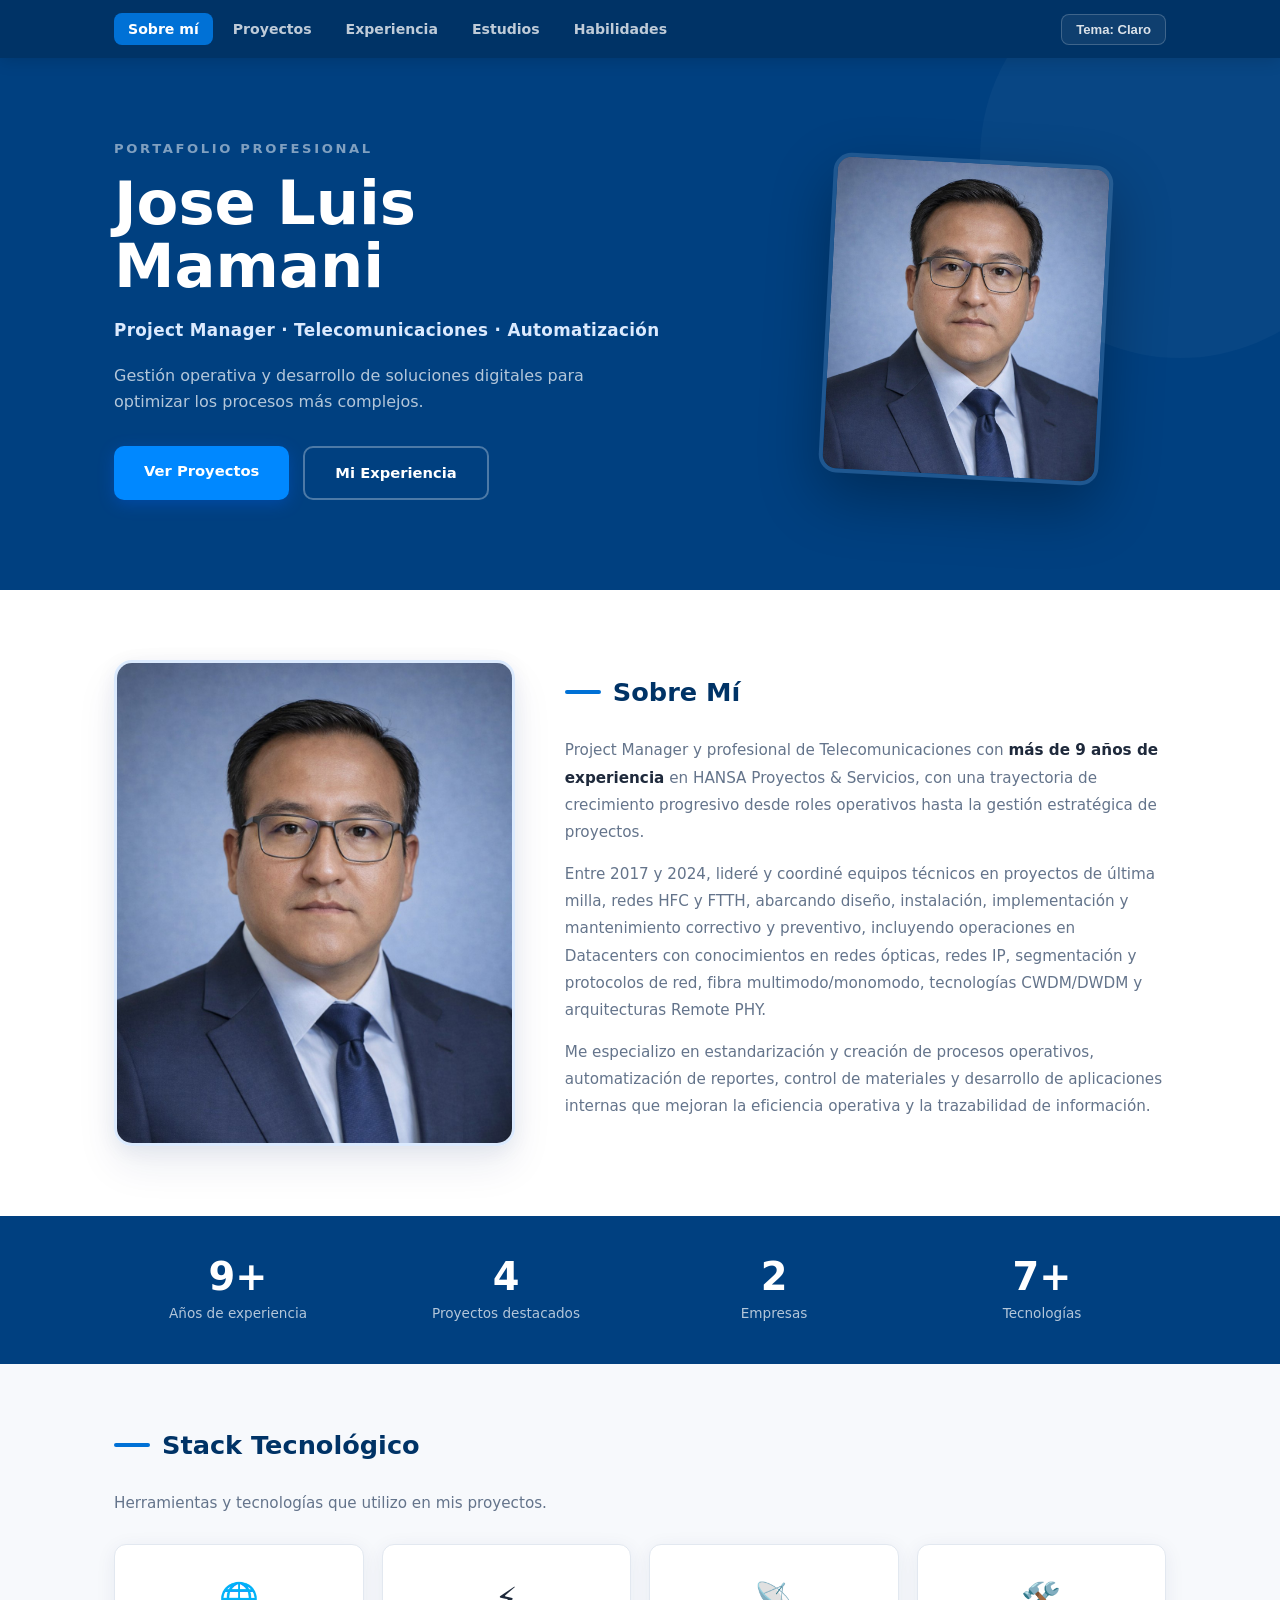
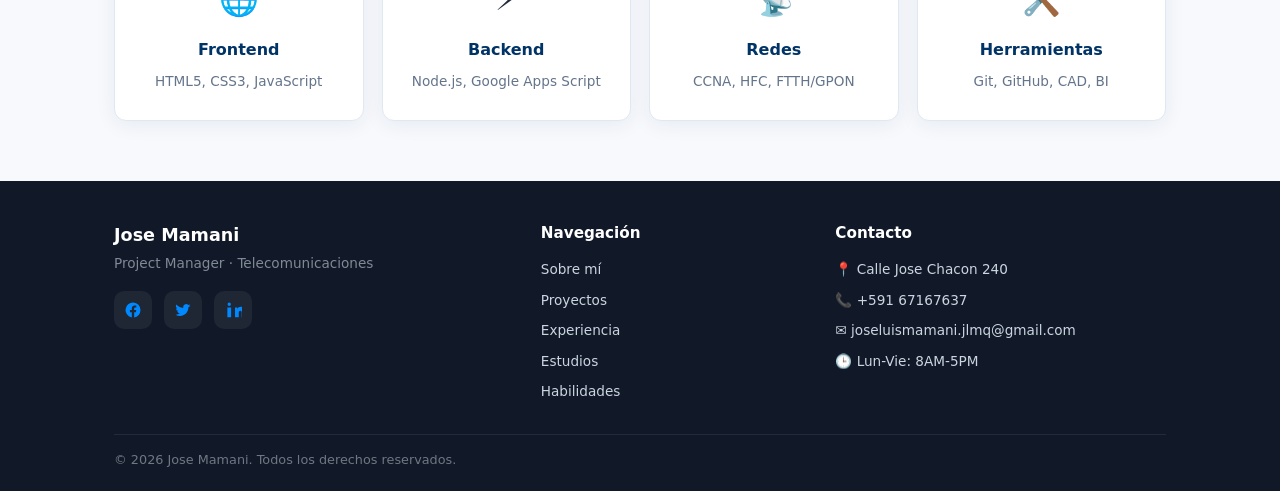
==== commit 358a2bf9: "Version final del portafolio" ====
--- a/index.html
+++ b/index.html
@@ -8,15 +8,14 @@
 </head>
 <body>
 
-<!-- ========== NAV FIJO (header semántico + nav) ========== -->
 <header class="topbar">
   <nav class="nav container">
     <ul class="menu">
-      <li><a class="active" href="index.html">Home</a></li>
+      <li><a class="active" href="index.html">Sobre mí</a></li>
       <li><a href="proyectos.html">Proyectos</a></li>
       <li><a href="experiencia.html">Experiencia</a></li>
       <li><a href="estudios.html">Estudios</a></li>
-      <li><a href="habilidades.html">Habilidades Técnicas</a></li>
+      <li><a href="habilidades.html">Habilidades</a></li>
       <li class="menu-right">
         <button id="btn-tema" class="btn-tema" type="button">Tema: Claro</button>
       </li>
@@ -24,138 +23,126 @@
   </nav>
 </header>
 
-<!-- ========== HERO (section semántica, 2 columnas con Flexbox) ========== -->
 <main>
-  <section class="hero hero-home" id="inicio">
+  <section class="hero" id="inicio">
     <div class="container hero-grid">
-      <!-- Columna izquierda: texto -->
       <div class="hero-content">
-        <h1 class="hero-title">Jose Mamani</h1>
-        <h2 class="hero-subtitle">Project Manager | Telecomunicaciones | Automatización</h2>
+        <p class="hero-tag">Portafolio profesional</p>
+        <h1 class="hero-title">Jose Luis<br>Mamani</h1>
+        <h2 class="hero-subtitle">Project Manager · Telecomunicaciones · Automatización</h2>
         <p class="hero-text">
-          Desarrollo Web Fullstack para optimizar los procesos más complejos.
+          Gestión operativa y desarrollo de soluciones digitales para optimizar los procesos más complejos.
         </p>
-        <!-- Botones CTA -->
         <div class="hero-buttons">
           <a href="proyectos.html" class="btn-primary">Ver Proyectos</a>
           <a href="experiencia.html" class="btn-outline">Mi Experiencia</a>
         </div>
       </div>
-      <!-- Columna derecha: tarjeta foto con efecto gradiente -->
       <div class="hero-photo-wrapper">
         <div class="hero-photo-card">
           <img src="foto-perfil.png" alt="Jose Mamani - Project Manager" class="hero-img" />
-        </div>
-        <!-- Efecto glow debajo de la tarjeta -->
-        <div class="hero-glow"></div>
-      </div>
-    </div>
-  </section>
-
-  <!-- ========== SECCIÓN SOBRE MÍ (section + id para selector CSS/JS) ========== -->
-  <section class="section-about" id="sobre-mi">
-    <div class="container">
-      <h2 class="about-title"><span class="accent-line"></span> Sobre Mí</h2>
-      <div class="about-grid">
-        <div class="about-text">
-          <p>
-            Soy Project Manager y profesional del área de Telecomunicaciones con
-            <strong>más de 9 años de experiencia</strong> en gestión operativa,
-            administración de recursos técnicos y desarrollo de soluciones digitales
-            orientadas a la optimización de procesos.
-          </p>
-          <p>
-            Cuento con experiencia liderando equipos técnicos en mantenimiento correctivo
-            y preventivo de red fija (HFC y FTTH), así como en la implementación de
-            herramientas digitales basadas en Google Apps Script y Node.js.
-          </p>
-          <p>
-            Me especializo en diseño de procesos, automatización de reportes, control
-            de materiales y desarrollo de aplicaciones internas que mejoran la eficiencia
-            operativa y la trazabilidad de información.
-          </p>
-        </div>
-        <!-- Tarjetas de stats -->
-        <div class="about-stats">
-          <div class="stat-card">
-            <span class="stat-number">9+</span>
-            <span class="stat-label">Años de experiencia</span>
-          </div>
-          <div class="stat-card">
-            <span class="stat-number">4</span>
-            <span class="stat-label">Proyectos destacados</span>
-          </div>
-          <div class="stat-card">
-            <span class="stat-number">2</span>
-            <span class="stat-label">Empresas</span>
-          </div>
-          <div class="stat-card">
-            <span class="stat-number">7+</span>
-            <span class="stat-label">Tecnologías</span>
-          </div>
         </div>
       </div>
     </div>
   </section>
 
-  <!-- ========== SECCIÓN TECNOLOGÍAS (tags con clase reutilizable) ========== -->
+  <section class="section-about" id="sobre-mi">
+    <div class="container about-grid">
+      <div class="about-img-col">
+        <div class="about-img-frame">
+          <img src="foto-perfil.png" alt="Jose Mamani" class="about-img" />
+        </div>
+      </div>
+      <div class="about-text-col">
+        <h2 class="section-heading"><span class="accent-line"></span>Sobre Mí</h2>
+        <p>
+          Project Manager y profesional de Telecomunicaciones con
+          <strong>más de 9 años de experiencia</strong> en HANSA Proyectos & Servicios, con una trayectoria de crecimiento progresivo desde roles operativos hasta la gestión estratégica de proyectos.
+        </p>
+        <p>
+          Entre 2017 y 2024, lideré y coordiné equipos técnicos en proyectos de última milla, redes HFC y FTTH, abarcando diseño, instalación, implementación y mantenimiento correctivo y preventivo, incluyendo operaciones en Datacenters con conocimientos en redes ópticas, redes IP, segmentación y protocolos de red, fibra multimodo/monomodo, tecnologías CWDM/DWDM y arquitecturas Remote PHY.
+        </p>
+        <p>
+          Me especializo en estandarización y creación de procesos operativos,
+          automatización de reportes, control de materiales y desarrollo de aplicaciones
+          internas que mejoran la eficiencia operativa y la trazabilidad de información.
+        </p>
+      </div>
+    </div>
+  </section>
+
+  <section class="stats-bar">
+    <div class="container stats-grid">
+      <div class="stat-item">
+        <span class="stat-number">9+</span>
+        <span class="stat-label">Años de experiencia</span>
+      </div>
+      <div class="stat-item">
+        <span class="stat-number">4</span>
+        <span class="stat-label">Proyectos destacados</span>
+      </div>
+      <div class="stat-item">
+        <span class="stat-number">2</span>
+        <span class="stat-label">Empresas</span>
+      </div>
+      <div class="stat-item">
+        <span class="stat-number">7+</span>
+        <span class="stat-label">Tecnologías</span>
+      </div>
+    </div>
+  </section>
+
   <section class="section-tech" id="tecnologias">
     <div class="container">
-      <h2 class="tech-title"><span class="accent-line"></span> Stack Tecnológico</h2>
-      <div class="tech-tags">
-        <span class="tech-tag">HTML5</span>
-        <span class="tech-tag">CSS3</span>
-        <span class="tech-tag">JavaScript</span>
-        <span class="tech-tag">Node.js</span>
-        <span class="tech-tag">Google Apps Script</span>
-        <span class="tech-tag">Git / GitHub</span>
-        <span class="tech-tag">Redes HFC</span>
-        <span class="tech-tag">FTTH / GPON</span>
-        <span class="tech-tag">CCNA</span>
+      <h2 class="section-heading"><span class="accent-line"></span>Stack Tecnológico</h2>
+      <p class="section-sub">Herramientas y tecnologías que utilizo en mis proyectos.</p>
+      <div class="tech-grid">
+        <div class="tech-card"><div class="tech-icon">🌐</div><h3>Frontend</h3><p>HTML5, CSS3, JavaScript</p></div>
+        <div class="tech-card"><div class="tech-icon">⚡</div><h3>Backend</h3><p>Node.js, Google Apps Script</p></div>
+        <div class="tech-card"><div class="tech-icon">📡</div><h3>Redes</h3><p>CCNA, HFC, FTTH/GPON</p></div>
+        <div class="tech-card"><div class="tech-icon">🛠️</div><h3>Herramientas</h3><p>Git, GitHub, CAD, BI</p></div>
       </div>
     </div>
   </section>
 </main>
 
-<!-- ========== FOOTER COMPLETO ========== -->
 <footer class="footer">
   <div class="container footer-grid">
-    <div class="footer-social">
-      <a class="social" href="#" aria-label="Facebook" title="Facebook"><svg viewBox="0 0 24 24"><path d="M22 12a10 10 0 1 0-11.56 9.88v-6.99H7.9V12h2.54V9.8c0-2.5 1.49-3.89 3.77-3.89 1.09 0 2.23.2 2.23.2v2.46h-1.26c-1.24 0-1.63.77-1.63 1.56V12h2.77l-.44 2.89h-2.33v6.99A10 10 0 0 0 22 12z"/></svg></a>
-      <a class="social" href="#" aria-label="Twitter" title="Twitter"><svg viewBox="0 0 24 24"><path d="M22 5.92c-.7.31-1.45.52-2.24.62.8-.48 1.42-1.25 1.71-2.16-.75.45-1.59.78-2.48.96a3.92 3.92 0 0 0-6.68 3.57A11.1 11.1 0 0 1 3.15 4.8a3.92 3.92 0 0 0 1.21 5.23c-.63-.02-1.22-.2-1.74-.47v.05a3.92 3.92 0 0 0 3.15 3.84c-.3.08-.62.12-.95.12-.23 0-.46-.02-.68-.06a3.92 3.92 0 0 0 3.66 2.72A7.86 7.86 0 0 1 2 18.18a11.1 11.1 0 0 0 6.02 1.77c7.22 0 11.17-5.98 11.17-11.17l-.01-.51A7.96 7.96 0 0 0 22 5.92z"/></svg></a>
-      <a class="social" href="#" aria-label="Instagram" title="Instagram"><svg viewBox="0 0 24 24"><path d="M7 2h10a5 5 0 0 1 5 5v10a5 5 0 0 1-5 5H7a5 5 0 0 1-5-5V7a5 5 0 0 1 5-5zm10 2H7a3 3 0 0 0-3 3v10a3 3 0 0 0 3 3h10a3 3 0 0 0 3-3V7a3 3 0 0 0-3-3zm-5 4.5A5.5 5.5 0 1 1 6.5 14 5.5 5.5 0 0 1 12 8.5zm0 2A3.5 3.5 0 1 0 15.5 14 3.5 3.5 0 0 0 12 10.5zM18 6.7a1 1 0 1 1-1 1 1 1 0 0 1 1-1z"/></svg></a>
-      <a class="social" href="#" aria-label="LinkedIn" title="LinkedIn"><svg viewBox="0 0 24 24"><path d="M6.94 6.5A2.19 2.19 0 1 1 7 2.12a2.19 2.19 0 0 1-.06 4.38zM4.5 21.5h5V8.5h-5v13zM13 8.5h4.8v1.78h.07c.67-1.27 2.3-2.6 4.73-2.6 5.06 0 6 3.33 6 7.66v6.16h-5v-5.46c0-1.3-.02-2.97-1.81-2.97-1.81 0-2.09 1.41-2.09 2.87v5.56h-5V8.5z"/></svg></a>
+    <div class="footer-brand">
+      <p class="footer-name">Jose Mamani</p>
+      <p class="footer-role">Project Manager · Telecomunicaciones</p>
+      <div class="footer-social">
+        <a class="social" href="#" aria-label="Facebook"><svg viewBox="0 0 24 24"><path d="M22 12a10 10 0 1 0-11.56 9.88v-6.99H7.9V12h2.54V9.8c0-2.5 1.49-3.89 3.77-3.89 1.09 0 2.23.2 2.23.2v2.46h-1.26c-1.24 0-1.63.77-1.63 1.56V12h2.77l-.44 2.89h-2.33v6.99A10 10 0 0 0 22 12z"/></svg></a>
+        <a class="social" href="#" aria-label="Twitter"><svg viewBox="0 0 24 24"><path d="M22 5.92c-.7.31-1.45.52-2.24.62.8-.48 1.42-1.25 1.71-2.16-.75.45-1.59.78-2.48.96a3.92 3.92 0 0 0-6.68 3.57A11.1 11.1 0 0 1 3.15 4.8a3.92 3.92 0 0 0 1.21 5.23c-.63-.02-1.22-.2-1.74-.47v.05a3.92 3.92 0 0 0 3.15 3.84c-.3.08-.62.12-.95.12-.23 0-.46-.02-.68-.06a3.92 3.92 0 0 0 3.66 2.72A7.86 7.86 0 0 1 2 18.18a11.1 11.1 0 0 0 6.02 1.77c7.22 0 11.17-5.98 11.17-11.17l-.01-.51A7.96 7.96 0 0 0 22 5.92z"/></svg></a>
+        <a class="social" href="#" aria-label="LinkedIn"><svg viewBox="0 0 24 24"><path d="M6.94 6.5A2.19 2.19 0 1 1 7 2.12a2.19 2.19 0 0 1-.06 4.38zM4.5 21.5h5V8.5h-5v13zM13 8.5h4.8v1.78h.07c.67-1.27 2.3-2.6 4.73-2.6 5.06 0 6 3.33 6 7.66v6.16h-5v-5.46c0-1.3-.02-2.97-1.81-2.97-1.81 0-2.09 1.41-2.09 2.87v5.56h-5V8.5z"/></svg></a>
+      </div>
     </div>
-
     <div class="footer-col">
-      <h4>Quick Links</h4>
+      <h4>Navegación</h4>
       <ul>
-        <li><a href="index.html">Home</a></li>
+        <li><a href="index.html">Sobre mí</a></li>
         <li><a href="proyectos.html">Proyectos</a></li>
         <li><a href="experiencia.html">Experiencia</a></li>
         <li><a href="estudios.html">Estudios</a></li>
-        <li><a href="habilidades.html">Habilidades Técnicas</a></li>
+        <li><a href="habilidades.html">Habilidades</a></li>
       </ul>
     </div>
-
     <div class="footer-col">
-      <h4>Contact & Support</h4>
+      <h4>Contacto</h4>
       <ul>
         <li>📍 Calle Jose Chacon 240</li>
         <li>📞 +591 67167637</li>
         <li>✉️ joseluismamani.jlmq@gmail.com</li>
-        <li>🕒 Mon-Fri: 8AM-5PM</li>
+        <li>🕒 Lun-Vie: 8AM-5PM</li>
       </ul>
     </div>
   </div>
-
   <div class="container footer-bottom">
     <div class="line"></div>
-    <p>© 2026 Jose Mamani. All rights reserved.</p>
+    <p>&copy; 2026 Jose Mamani. Todos los derechos reservados.</p>
   </div>
 </footer>
 
-<!-- Script al final del body (buena práctica: DOM ya construido) -->
 <script src="script.js"></script>
 </body>
 </html>
--- a/style.css
+++ b/style.css
@@ -1,453 +1,327 @@
-/* ===========================================================
-   PORTAFOLIO – Jose Mamani
-   Conceptos aplicados de clase:
-   - Selector universal (*), de tipo, de clase, de ID, descendiente
-   - Modelo de caja alternativo (box-sizing: border-box)
-   - Variables CSS (:root) para mantener consistencia
-   - Flexbox y CSS Grid para layout
-   - Media queries con breakpoints (móvil, tablet, escritorio)
-   - Pseudo-clases (:hover, :focus) y pseudo-elementos (::before)
-   - Unidades relativas (rem, %, vw)
-   - Transiciones y animaciones CSS
-   - Tema oscuro/claro con clase JS + localStorage
-   - prefers-color-scheme para preferencias del sistema
-   =========================================================== */
-
-/* ===== SELECTOR UNIVERSAL: reset + modelo de caja alternativo ===== */
-*{
-  margin: 0;
-  padding: 0;
-  box-sizing: border-box;  /* width/height incluyen padding y border */
-}
-
-/* ===== VARIABLES CSS (custom properties en :root) ===== */
+/* ===== Reset y modelo de caja ===== */
+*{ margin:0; padding:0; box-sizing:border-box; }
+
+/* ===== Variables CSS ===== */
 :root{
-  /* Colores del tema claro base */
-  --nav-bg: #0b1a33;
-  --hero-bg: #0f1b2d;
-  --hero-gradient: linear-gradient(135deg, #0a1628 0%, #0f2847 50%, #0b1a33 100%);
+  --blue-900: #003366;
+  --blue-800: #004080;
+  --blue-700: #0056b3;
+  --blue-600: #0071d6;
+  --blue-500: #0088ff;
+  --blue-100: #dbeafe;
+  --blue-50:  #eff6ff;
+
+  --nav-bg: var(--blue-900);
+  --hero-bg: var(--blue-800);
 
   --page-bg: #ffffff;
-  --text: #111827;
-  --muted: #4b5563;
-  --title: #0a2f63;
+  --section-alt: #f7f9fc;
+  --text: #1e293b;
+  --muted: #64748b;
+  --title: var(--blue-900);
 
   --card-bg: #ffffff;
-  --card-border: #e5e7eb;
-
-  --tag-bg: #eef2ff;
-  --tag-border: #dbe3ff;
-  --tag-text: #1f3a8a;
+  --card-border: #e2e8f0;
+  --card-shadow: 0 4px 20px rgba(0,40,100,0.07);
+
+  --tag-bg: var(--blue-50);
+  --tag-border: var(--blue-100);
+  --tag-text: var(--blue-700);
 
   --footer-bg: #111827;
-  --footer-text: #d7d7d7;
-  --footer-title: #ffffff;
-
-  --link: #ffffff;
-  --link-hover: #67e8f9;
-  --social: #4da3ff;
-
-  --accent: #22d3ee;        /* Cyan/turquesa para acentos */
-  --accent-dark: #6366f1;   /* Violeta para gradientes */
-
-  --about-bg: #f8fafc;
-  --stat-bg: #ffffff;
-  --tech-bg: #f1f5f9;
-}
-
-/* ===== SELECTOR DE TIPO: body ===== */
+  --footer-text: #cbd5e1;
+  --footer-title: #fff;
+
+  --accent: var(--blue-600);
+  --link: #fff;
+  --link-hover: var(--blue-100);
+  --social: var(--blue-500);
+
+  --radius: 12px;
+  --radius-lg: 18px;
+}
+
+/* ===== Body ===== */
 body{
-  font-family: 'Segoe UI', Arial, sans-serif;
-  line-height: 1.6;
-  background: #f2f2f2;
+  font-family: 'Segoe UI', system-ui, Arial, sans-serif;
+  line-height: 1.65;
+  background: var(--page-bg);
   color: var(--text);
-  padding-top: 64px;  /* Espacio para el nav fijo */
-}
-
-/* ==============================================
-   NAV FIJO (header semántico)
-   - position: fixed para que siempre esté visible
-   - z-index alto para estar encima de todo
-   ============================================== */
+  padding-top: 58px;
+}
+
+/* ===== NAV FIJO ===== */
 .topbar{
   background: var(--nav-bg);
-  padding: 14px 0;
   position: fixed;
-  top: 0;
-  left: 0;
-  width: 100%;
+  top: 0; left: 0; width: 100%;
   z-index: 999;
-  backdrop-filter: blur(12px);
-  border-bottom: 1px solid rgba(255,255,255,0.06);
-}
-
-/* Contenedor centrado (max-width + margin auto) */
-.container{
-  max-width: 1100px;
-  margin: 0 auto;
-  padding: 0 20px;
-}
-
-/* Flexbox para alinear el menú horizontal */
+  box-shadow: 0 2px 16px rgba(0,0,0,0.15);
+}
+
+.container{ max-width:1100px; margin:0 auto; padding:0 24px; }
+
 .nav{
   display: flex;
   align-items: center;
-  justify-content: center;
-}
-
-/* Lista desordenada sin viñetas (list-style: none) */
+  height: 58px;
+}
+
 .menu{
   list-style: none;
   display: flex;
   align-items: center;
-  gap: 32px;
+  gap: 6px;
   width: 100%;
 }
 
-/* Selector descendiente: enlaces dentro del menú */
 .menu a{
-  color: var(--link);
+  color: rgba(255,255,255,0.75);
   text-decoration: none;
   font-weight: 600;
-  font-size: 0.9rem;
-  padding: 6px 8px;
-  transition: color 0.2s ease;
-  letter-spacing: 0.02em;
-}
-
-/* Pseudo-clase :hover */
-.menu a:hover{
-  color: var(--accent);
-}
-
-/* Selector de clase: enlace activo */
-.menu a.active{
-  color: var(--accent);
-  border-bottom: 2px solid var(--accent);
-  padding-bottom: 4px;
-}
-
-.menu-right{
-  margin-left: auto;
-}
-
-/* Botón tema minimalista */
+  font-size: 0.88rem;
+  padding: 8px 14px;
+  border-radius: 8px;
+  transition: all 0.15s ease;
+}
+
+.menu a:hover{ background: rgba(255,255,255,0.08); color:#fff; }
+.menu a.active{ background: var(--blue-600); color:#fff; }
+.menu-right{ margin-left:auto; }
+
 .btn-tema{
-  border: 1px solid rgba(255,255,255,0.25);
-  background: transparent;
-  color: #fff;
+  border: 1px solid rgba(255,255,255,0.2);
+  background: rgba(255,255,255,0.06);
+  color: rgba(255,255,255,0.85);
   padding: 7px 14px;
   border-radius: 8px;
   font-weight: 600;
   font-size: 0.82rem;
   cursor: pointer;
-  transition: all 0.2s ease;
-}
-
-.btn-tema:hover{
-  background: rgba(255,255,255,0.08);
-  border-color: var(--accent);
-  color: var(--accent);
-}
-
-/* ==============================================
-   HERO – Estilo oscuro tipo referencia
-   - CSS Grid para 2 columnas (texto + foto)
-   - Gradiente de fondo
-   ============================================== */
+  transition: all 0.15s ease;
+}
+.btn-tema:hover{ background: rgba(255,255,255,0.12); color:#fff; }
+
+/* ===== HERO ===== */
 .hero{
-  background: var(--hero-gradient);
+  background: var(--hero-bg);
   color: #fff;
   padding: 80px 0 90px;
+  position: relative;
   overflow: hidden;
-  position: relative;
-}
-
-/* Grid de 2 columnas en el hero */
+}
+
+.hero::before{
+  content: '';
+  position: absolute;
+  top: -100px; right: -100px;
+  width: 400px; height: 400px;
+  background: rgba(255,255,255,0.03);
+  border-radius: 50%;
+}
+
 .hero-grid{
   display: grid;
-  grid-template-columns: 1fr 1fr;
-  gap: 40px;
-  align-items: center;
-}
-
-.hero-content{
+  grid-template-columns: 1.2fr 0.8fr;
+  gap: 50px;
+  align-items: center;
+  position: relative;
   z-index: 2;
 }
 
-/* Título principal grande y bold */
+.hero-tag{
+  font-size: 0.82rem;
+  font-weight: 600;
+  text-transform: uppercase;
+  letter-spacing: 0.2em;
+  color: rgba(255,255,255,0.5);
+  margin-bottom: 12px;
+}
+
 .hero-title{
-  font-size: clamp(2.4rem, 5vw, 3.5rem);  /* clamp: responsivo sin media query */
+  font-size: clamp(2.5rem, 5vw, 3.8rem);
   font-weight: 800;
-  line-height: 1.1;
-  margin-bottom: 16px;
-  letter-spacing: -0.02em;
-}
-
-/* Subtítulo en color accent, uppercase con letter-spacing */
+  line-height: 1.05;
+  margin-bottom: 18px;
+}
+
 .hero-subtitle{
-  font-size: clamp(0.85rem, 1.5vw, 1rem);
-  font-weight: 700;
-  text-transform: uppercase;
-  letter-spacing: 0.18em;
-  color: var(--accent);
-  margin-bottom: 20px;
+  font-size: clamp(0.9rem, 1.4vw, 1.05rem);
+  font-weight: 600;
+  color: var(--blue-100);
+  margin-bottom: 18px;
+  letter-spacing: 0.02em;
 }
 
 .hero-text{
   font-size: 1rem;
-  opacity: 0.75;
+  opacity: 0.7;
   max-width: 480px;
-  line-height: 1.7;
-  margin-bottom: 28px;
-}
-
-/* Botones CTA */
-.hero-buttons{
-  display: flex;
-  gap: 14px;
-  flex-wrap: wrap;
-}
+  margin-bottom: 30px;
+}
+
+.hero-buttons{ display:flex; gap:14px; flex-wrap:wrap; }
 
 .btn-primary{
   display: inline-block;
-  padding: 12px 28px;
-  background: var(--accent);
-  color: #0b1a33;
-  font-weight: 700;
-  border-radius: 10px;
-  text-decoration: none;
-  font-size: 0.92rem;
-  transition: transform 0.15s ease, box-shadow 0.15s ease;
-}
-
-.btn-primary:hover{
-  transform: translateY(-2px);
-  box-shadow: 0 8px 24px rgba(34,211,238,0.3);
-}
-
-.btn-outline{
-  display: inline-block;
-  padding: 12px 28px;
-  border: 1.5px solid rgba(255,255,255,0.3);
+  padding: 13px 30px;
+  background: var(--blue-500);
   color: #fff;
   font-weight: 700;
   border-radius: 10px;
   text-decoration: none;
   font-size: 0.92rem;
   transition: all 0.15s ease;
-}
-
-.btn-outline:hover{
-  border-color: var(--accent);
-  color: var(--accent);
-}
-
-/* ===== TARJETA DE FOTO (efecto gradiente + rotación) ===== */
+  box-shadow: 0 4px 16px rgba(0,100,255,0.3);
+}
+.btn-primary:hover{ background:#006ae6; transform:translateY(-2px); box-shadow: 0 8px 24px rgba(0,100,255,0.35); }
+
+.btn-outline{
+  display: inline-block;
+  padding: 13px 30px;
+  border: 2px solid rgba(255,255,255,0.3);
+  color: #fff;
+  font-weight: 700;
+  border-radius: 10px;
+  text-decoration: none;
+  font-size: 0.92rem;
+  transition: all 0.15s ease;
+}
+.btn-outline:hover{ border-color:#fff; background:rgba(255,255,255,0.08); }
+
+/* Foto hero */
 .hero-photo-wrapper{
   display: flex;
   justify-content: center;
   align-items: center;
-  position: relative;
 }
 
 .hero-photo-card{
-  width: 260px;
-  height: 280px;
-  background: linear-gradient(135deg, #3b82f6 0%, #22d3ee 60%, #a855f7 100%);
-  border-radius: 22px;
+  width: 280px; height: 320px;
+  border-radius: var(--radius-lg);
+  overflow: hidden;
+  box-shadow: 0 24px 60px rgba(0,0,0,0.3);
+  border: 4px solid rgba(255,255,255,0.12);
+  transform: rotate(3deg);
+  transition: transform 0.3s ease;
+}
+.hero-photo-card:hover{ transform:rotate(0deg) scale(1.02); }
+.hero-img{ width:100%; height:100%; object-fit:cover; display:block; }
+
+/* ===== SOBRE MÍ ===== */
+.section-about{
+  background: var(--page-bg);
+  padding: 70px 0;
+}
+
+.section-heading{
+  font-size: 1.6rem;
+  color: var(--title);
+  margin-bottom: 24px;
+  font-weight: 700;
   display: flex;
   align-items: center;
-  justify-content: center;
-  transform: rotate(5deg);
-  transition: transform 0.3s ease;
-  box-shadow:
-    0 20px 60px rgba(34,211,238,0.15),
-    0 8px 30px rgba(99,102,241,0.2);
-  position: relative;
-  z-index: 2;
-  overflow: hidden;        /* La imagen respeta el border-radius */
-  padding: 4px;            /* Borde gradiente visible alrededor de la foto */
-}
-
-.hero-photo-card:hover{
-  transform: rotate(0deg) scale(1.03);
-}
-
-.photo-label{
-  font-size: 1.2rem;
-  font-weight: 700;
-  color: rgba(255,255,255,0.8);
-  letter-spacing: 0.15em;
-}
-
-/* Foto de perfil dentro de la tarjeta */
-.hero-img{
-  width: 100%;
-  height: 100%;
-  object-fit: cover;
-  border-radius: 22px;
-}
-
-/* Efecto glow debajo de la foto */
-.hero-glow{
-  position: absolute;
-  bottom: -20px;
-  left: 50%;
-  transform: translateX(-50%);
-  width: 200px;
-  height: 60px;
-  background: linear-gradient(90deg, #6366f1, #22d3ee);
-  border-radius: 50%;
-  filter: blur(40px);
-  opacity: 0.5;
-  z-index: 1;
-}
-
-/* ==============================================
-   SECCIÓN SOBRE MÍ
-   - Selector de ID (#sobre-mi)
-   - Grid para texto + stats
-   ============================================== */
-.section-about{
-  background: var(--about-bg);
-  padding: 60px 0;
-}
-
-/* Título con línea de acento (pseudo-elemento via span) */
-.about-title{
-  font-size: 1.8rem;
-  color: var(--title);
-  margin-bottom: 30px;
-  display: flex;
-  align-items: center;
-  gap: 14px;
+  gap: 12px;
 }
 
 .accent-line{
   display: inline-block;
-  width: 40px;
-  height: 4px;
-  background: var(--accent);
+  width: 36px; height: 4px;
+  background: var(--blue-600);
   border-radius: 4px;
 }
 
 .about-grid{
   display: grid;
-  grid-template-columns: 1.4fr 1fr;
-  gap: 40px;
-  align-items: start;
-}
-
-.about-text p{
+  grid-template-columns: 0.8fr 1.2fr;
+  gap: 50px;
+  align-items: center;
+}
+
+.about-img-frame{
+  border-radius: var(--radius-lg);
+  overflow: hidden;
+  box-shadow: var(--card-shadow), 0 20px 40px rgba(0,40,100,0.08);
+  border: 3px solid var(--blue-100);
+}
+
+.about-img{ width:100%; display:block; }
+
+.about-text-col p{
   color: var(--muted);
-  margin-bottom: 16px;
-  line-height: 1.75;
+  margin-bottom: 14px;
   font-size: 0.95rem;
-}
-
-.about-text strong{
-  color: var(--text);
-}
-
-/* Stats en grid 2x2 */
-.about-stats{
+  line-height: 1.8;
+}
+.about-text-col strong{ color:var(--text); }
+
+/* ===== STATS BAR ===== */
+.stats-bar{
+  background: var(--blue-800);
+  padding: 40px 0;
+}
+
+.stats-grid{
   display: grid;
-  grid-template-columns: 1fr 1fr;
-  gap: 16px;
-}
-
-.stat-card{
-  background: var(--stat-bg);
-  border: 1px solid var(--card-border);
-  border-radius: 14px;
-  padding: 22px 18px;
+  grid-template-columns: repeat(4, 1fr);
+  gap: 20px;
   text-align: center;
-  box-shadow: 0 4px 16px rgba(0,0,0,0.04);
-  transition: transform 0.15s ease;
-}
-
-.stat-card:hover{
-  transform: translateY(-3px);
-}
+}
+
+.stat-item{ color: #fff; }
 
 .stat-number{
   display: block;
-  font-size: 2rem;
+  font-size: 2.4rem;
   font-weight: 800;
-  color: var(--accent);
-  line-height: 1.2;
+  line-height: 1.1;
 }
 
 .stat-label{
   display: block;
-  font-size: 0.82rem;
-  color: var(--muted);
+  font-size: 0.85rem;
+  opacity: 0.7;
   margin-top: 4px;
 }
 
-/* ==============================================
-   SECCIÓN TECNOLOGÍAS
-   - Tags con Flexbox wrap
-   ============================================== */
+/* ===== STACK TECNOLÓGICO ===== */
 .section-tech{
-  background: var(--tech-bg);
-  padding: 50px 0;
-}
-
-.tech-title{
-  font-size: 1.8rem;
-  color: var(--title);
-  margin-bottom: 24px;
-  display: flex;
-  align-items: center;
-  gap: 14px;
-}
-
-.tech-tags{
-  display: flex;
-  flex-wrap: wrap;
-  gap: 12px;
-}
-
-.tech-tag{
-  padding: 10px 20px;
-  border-radius: 999px;
-  background: var(--tag-bg);
-  border: 1px solid var(--tag-border);
-  color: var(--tag-text);
-  font-size: 0.88rem;
-  font-weight: 600;
-  transition: all 0.15s ease;
-}
-
-.tech-tag:hover{
-  background: var(--accent);
-  color: #0b1a33;
-  border-color: var(--accent);
-  transform: translateY(-2px);
-}
-
-/* ==============================================
-   PÁGINAS INTERNAS (.page)
-   ============================================== */
-.page{
-  background: var(--page-bg);
-  padding: 32px 0 60px;
-}
-
-.page-title{
-  font-size: 2rem;
-  color: var(--title);
-  margin-bottom: 10px;
-}
-
-.page-text{
+  background: var(--section-alt);
+  padding: 60px 0;
+}
+
+.section-sub{
   color: var(--muted);
   margin-bottom: 28px;
-}
-
-/* ===== GRID DE TARJETAS (proyectos) ===== */
+  font-size: 0.95rem;
+}
+
+.tech-grid{
+  display: grid;
+  grid-template-columns: repeat(4, 1fr);
+  gap: 18px;
+}
+
+.tech-card{
+  background: var(--card-bg);
+  border: 1px solid var(--card-border);
+  border-radius: var(--radius);
+  padding: 28px 20px;
+  text-align: center;
+  box-shadow: var(--card-shadow);
+  transition: transform 0.15s ease;
+}
+.tech-card:hover{ transform:translateY(-4px); }
+.tech-icon{ font-size:2rem; margin-bottom:12px; }
+.tech-card h3{ color:var(--title); font-size:1rem; margin-bottom:6px; }
+.tech-card p{ color:var(--muted); font-size:0.85rem; }
+
+/* ===== PÁGINAS INTERNAS ===== */
+.page{ background:var(--page-bg); padding:32px 0 60px; }
+.page-title{ font-size:2rem; color:var(--title); margin-bottom:10px; }
+.page-text{ color:var(--muted); margin-bottom:28px; }
+
+/* ===== TARJETAS (proyectos) ===== */
 .cards-grid{
   display: grid;
   grid-template-columns: repeat(2, 1fr);
@@ -457,327 +331,201 @@
 .card-light{
   background: var(--card-bg);
   border: 1px solid var(--card-border);
-  border-radius: 18px;
-  padding: 22px;
-  box-shadow: 0 10px 20px rgba(0,0,0,0.06);
+  border-radius: var(--radius-lg);
+  padding: 0 22px 22px;
+  box-shadow: var(--card-shadow);
   cursor: pointer;
   transition: transform 0.15s ease, box-shadow 0.15s ease;
-}
-
-.card-light:hover{
-  transform: translateY(-3px);
-  box-shadow: 0 16px 30px rgba(0,0,0,0.10);
-}
-
-.card-light h3{
-  color: var(--title);
-  font-size: 1.15rem;
-  margin-bottom: 10px;
-}
-
-.card-light p{
-  color: var(--muted);
-  font-size: 0.92rem;
-}
-
-/* Tags dentro de tarjetas */
-.tags{ display: flex; gap: 10px; flex-wrap: wrap; margin-top: 16px; }
+  overflow: hidden;
+}
+.card-light:hover{ transform:translateY(-4px); box-shadow: 0 12px 30px rgba(0,40,100,0.12); }
+
+.card-accent{
+  height: 5px;
+  background: var(--blue-600);
+  margin: 0 -22px 18px -22px;
+}
+
+.card-light h3{ color:var(--title); font-size:1.05rem; margin-bottom:10px; }
+.card-light p{ color:var(--muted); font-size:0.9rem; }
+
+.tags{ display:flex; gap:8px; flex-wrap:wrap; margin-top:14px; }
 .tag{
-  font-size: 0.78rem;
-  padding: 6px 12px;
-  border-radius: 999px;
-  border: 1px solid var(--tag-border);
-  background: var(--tag-bg);
-  color: var(--tag-text);
-  font-weight: 600;
-}
-
-/* ===== SECCIONES EXPERIENCIA ===== */
-.section{
-  padding: 44px 0;
-  background: var(--page-bg);
-}
-
-.section-title{
-  text-align: center;
-  color: var(--title);
-  margin-bottom: 10px;
-  font-size: 1.4rem;
-}
-
-.section-sub{
-  text-align: center;
-  color: var(--muted);
-  margin-bottom: 18px;
-  font-size: 0.9rem;
-}
+  font-size:0.78rem; padding:5px 12px; border-radius:999px;
+  border:1px solid var(--tag-border);
+  background:var(--tag-bg);
+  color:var(--tag-text);
+  font-weight:600;
+}
+
+/* ===== EXPERIENCIA ===== */
+.section{ padding:44px 0; background:var(--page-bg); }
+.section-title{ text-align:center; color:var(--title); margin-bottom:10px; font-size:1.4rem; }
+.section-sub-center{ text-align:center; color:var(--muted); margin-bottom:18px; font-size:0.9rem; }
 
 .exp-box{
-  max-width: 920px;
-  margin: 0 auto;
-  background: var(--card-bg);
-  border: 1px solid var(--card-border);
-  border-radius: 14px;
-  padding: 24px;
-  box-shadow: 0 8px 20px rgba(0,0,0,0.05);
-}
-
-.exp-box h3{
-  color: var(--title);
-  margin-bottom: 10px;
-}
+  max-width:920px; margin:0 auto;
+  background:var(--card-bg); border:1px solid var(--card-border);
+  border-radius:var(--radius); padding:24px;
+  box-shadow:var(--card-shadow);
+}
+.exp-box h3{ color:var(--title); margin-bottom:10px; }
 
 .meta-grid{
-  display: grid;
-  grid-template-columns: 1fr 1fr;
-  gap: 10px 18px;
-  margin: 12px 0;
-  color: var(--muted);
-  font-size: 0.9rem;
-}
-
-.meta-grid strong{ color: var(--text); }
-
-.bullet{ margin-top: 12px; margin-left: 18px; }
-.bullet li{ margin: 6px 0; color: var(--text); font-size: 0.92rem; }
-.small li{ font-size: 0.85rem; }
-
-/* ===== ESTUDIOS (grid) ===== */
+  display:grid; grid-template-columns:1fr 1fr;
+  gap:10px 18px; margin:12px 0;
+  color:var(--muted); font-size:0.9rem;
+}
+.meta-grid strong{ color:var(--text); }
+
+.bullet{ margin-top:12px; margin-left:18px; }
+.bullet li{ margin:6px 0; color:var(--text); font-size:0.92rem; }
+.small li{ font-size:0.85rem; }
+.muted{ color:var(--muted); margin-top:10px; font-size:0.9rem; }
+
+/* ===== ESTUDIOS ===== */
 .study-grid{
-  display: grid;
-  grid-template-columns: repeat(3, 1fr);
-  gap: 18px;
-  margin-top: 18px;
-}
-
+  display:grid; grid-template-columns:repeat(3,1fr);
+  gap:18px; margin-top:18px;
+}
 .study-card{
-  background: var(--card-bg);
-  border: 1px solid var(--card-border);
-  border-radius: 14px;
-  padding: 22px;
-  min-height: 190px;
-  box-shadow: 0 8px 20px rgba(0,0,0,0.05);
-  transition: transform 0.15s ease;
-}
-
-.study-card:hover{
-  transform: translateY(-3px);
-}
-
-.study-card h3{ color: var(--title); font-size: 1.05rem; }
-.muted{ color: var(--muted); margin-top: 10px; font-size: 0.9rem; }
-
-/* ==============================================
-   FOOTER
-   - CSS Grid de 3 columnas
-   - SVG icons con fill controlado por variable
-   ============================================== */
+  background:var(--card-bg); border:1px solid var(--card-border);
+  border-radius:var(--radius); padding:22px; min-height:190px;
+  box-shadow:var(--card-shadow);
+  transition:transform 0.15s ease;
+}
+.study-card:hover{ transform:translateY(-3px); }
+.study-card h3{ color:var(--title); font-size:1.05rem; }
+
+/* ===== FOOTER ===== */
 .footer{
-  background: var(--footer-bg);
-  color: var(--footer-text);
-  padding: 36px 0 18px;
+  background:var(--footer-bg);
+  color:var(--footer-text);
+  padding:40px 0 20px;
 }
 
 .footer-grid{
-  display: grid;
-  grid-template-columns: 1fr 1fr 1fr;
-  gap: 26px;
-  align-items: start;
-}
-
-.footer-col h4{
-  color: var(--footer-title);
-  margin-bottom: 12px;
-  font-size: 0.95rem;
-}
-
-.footer-col ul{ list-style: none; }
-.footer-col li{ margin: 8px 0; font-size: 0.85rem; }
-.footer-col a{
-  color: var(--footer-text);
-  text-decoration: none;
-  transition: color 0.15s ease;
-}
-.footer-col a:hover{ color: var(--accent); }
-
-.footer-social{
-  display: flex;
-  gap: 16px;
-  align-items: center;
-  padding-top: 8px;
-}
+  display:grid;
+  grid-template-columns:1.2fr 0.8fr 1fr;
+  gap:30px;
+  align-items:start;
+}
+
+.footer-brand .footer-name{
+  color: #fff;
+  font-size: 1.1rem;
+  font-weight: 700;
+}
+
+.footer-brand .footer-role{
+  font-size: 0.85rem;
+  opacity: 0.6;
+  margin-top: 2px;
+}
+
+.footer-col h4{ color:var(--footer-title); margin-bottom:12px; font-size:0.95rem; }
+.footer-col ul{ list-style:none; }
+.footer-col li{ margin:8px 0; font-size:0.85rem; }
+.footer-col a{ color:var(--footer-text); text-decoration:none; transition:color 0.15s; }
+.footer-col a:hover{ color:var(--blue-500); }
+
+.footer-social{ display:flex; gap:12px; margin-top:16px; }
 
 .footer-social .social{
-  width: 36px;
-  height: 36px;
+  width: 38px; height: 38px;
   display: inline-flex;
   align-items: center;
   justify-content: center;
   border-radius: 10px;
+  background: rgba(255,255,255,0.06);
   text-decoration: none;
-  transition: transform 0.15s ease;
-}
-
-.footer-social .social:hover{
-  transform: translateY(-2px);
-}
+  transition: all 0.15s ease;
+}
+.footer-social .social:hover{ background:rgba(255,255,255,0.12); transform:translateY(-2px); }
 
 .footer-social .social svg{
-  width: 24px;
-  height: 24px;
+  width: 18px;
+  height: 18px;
   fill: var(--social);
-  transition: fill 0.15s ease;
-}
-.footer-social .social:hover svg{ fill: var(--accent); }
-
-.footer-bottom{ margin-top: 18px; }
-.line{
-  height: 2px;
-  background: rgba(255,255,255,0.08);
-  border-radius: 999px;
-  margin: 10px 0 12px;
-}
-.footer-bottom p{ font-size: 0.8rem; opacity: 0.7; }
-
-/* ==============================================
-   MEDIA QUERIES (diseño responsivo)
-   - Breakpoint 600px: móviles
-   - Breakpoint 601-900px: tablets
-   - Se colocan al FINAL del CSS (buena práctica)
-   ============================================== */
-
-/* ===== MÓVILES (max-width: 600px) ===== */
-@media screen and (max-width: 600px){
-  body{ padding-top: 0; }
-
-  /* Menú: horizontal → vertical */
-  .topbar{ position: relative; }
-
-  .menu{
-    flex-direction: column;
-    gap: 10px;
-    padding: 10px 0;
-  }
-
-  .menu-right{ margin-left: 0; }
-
-  /* Hero: 2 columnas → 1 columna */
-  .hero{ padding: 50px 0 60px; }
-
-  .hero-grid{
-    grid-template-columns: 1fr;
-    text-align: center;
-  }
-
-  .hero-content{ order: 2; }
-  .hero-photo-wrapper{ order: 1; margin-bottom: 20px; }
-
-  .hero-text{ margin: 0 auto 24px; }
-  .hero-buttons{ justify-content: center; }
-
-  .hero-photo-card{
-    width: 180px;
-    height: 190px;
-    transform: rotate(3deg);
-  }
-
-  /* Sobre Mí: 2 columnas → 1 */
-  .about-grid{ grid-template-columns: 1fr; }
-  .about-stats{ grid-template-columns: 1fr 1fr; }
-
-  /* Tarjetas: 2 columnas → 1 */
-  .cards-grid{ grid-template-columns: 1fr; }
-  .study-grid{ grid-template-columns: 1fr; }
-  .footer-grid{ grid-template-columns: 1fr; }
-  .meta-grid{ grid-template-columns: 1fr; }
-}
-
-/* ===== TABLETS (601px – 900px) ===== */
-@media screen and (min-width: 601px) and (max-width: 900px){
-  .hero-grid{
-    grid-template-columns: 1fr;
-    text-align: center;
-  }
-
-  .hero-photo-wrapper{ margin-top: 30px; }
-  .hero-text{ margin: 0 auto 24px; }
-  .hero-buttons{ justify-content: center; }
-
-  .about-grid{ grid-template-columns: 1fr; }
-
-  .cards-grid{ grid-template-columns: 1fr 1fr; }
-  .study-grid{ grid-template-columns: 1fr 1fr; }
-}
-
-/* ==============================================
-   TEMA OSCURO (activado por clase .tema-oscuro en JS)
-   - Sobreescribe las variables CSS
-   - El JS usa classList.toggle() y localStorage
-   ============================================== */
+}
+.footer-social .social:hover svg{ fill:#fff; }
+
+.footer-bottom{ margin-top:24px; }
+.line{ height:1px; background:rgba(255,255,255,0.08); margin:0 0 14px; }
+.footer-bottom p{ font-size:0.8rem; opacity:0.5; }
+
+/* ===== MEDIA QUERIES ===== */
+
+@media screen and (max-width:600px){
+  body{ padding-top:0; }
+  .topbar{ position:relative; }
+  .nav{ height:auto; flex-wrap:wrap; padding:14px 0; }
+  .menu{ flex-direction:column; gap:8px; }
+  .menu-right{ margin-left:0; }
+
+  .hero{ padding:50px 0 60px; }
+  .hero-grid{ grid-template-columns:1fr; text-align:center; }
+  .hero-content{ order:2; }
+  .hero-photo-wrapper{ order:1; margin-bottom:16px; }
+  .hero-photo-card{ width:180px; height:200px; transform:rotate(2deg); }
+  .hero-text{ margin:0 auto 24px; }
+  .hero-buttons{ justify-content:center; }
+
+  .about-grid{ grid-template-columns:1fr; }
+  .about-img-frame{ max-width:260px; margin:0 auto; }
+
+  .stats-grid{ grid-template-columns:1fr 1fr; gap:20px; }
+  .tech-grid{ grid-template-columns:1fr 1fr; }
+  .cards-grid{ grid-template-columns:1fr; }
+  .study-grid{ grid-template-columns:1fr; }
+  .footer-grid{ grid-template-columns:1fr; }
+  .meta-grid{ grid-template-columns:1fr; }
+  .section-heading{ font-size:1.3rem; }
+}
+
+@media screen and (min-width:601px) and (max-width:900px){
+  .hero-grid{ grid-template-columns:1fr; text-align:center; }
+  .hero-photo-wrapper{ margin-top:20px; }
+  .hero-text{ margin:0 auto 24px; }
+  .hero-buttons{ justify-content:center; }
+  .about-grid{ grid-template-columns:1fr; }
+  .about-img-frame{ max-width:300px; margin:0 auto; }
+  .tech-grid{ grid-template-columns:1fr 1fr; }
+  .cards-grid{ grid-template-columns:1fr 1fr; }
+  .study-grid{ grid-template-columns:1fr 1fr; }
+}
+
+/* ===== TEMA OSCURO ===== */
 .tema-oscuro{
-  --page-bg: #0b1220;
-  --text: #e5e7eb;
+  --page-bg: #0c1222;
+  --section-alt: #0f1729;
+  --text: #e2e8f0;
   --muted: #94a3b8;
-  --title: #67e8f9;
-
-  --card-bg: #0f172a;
-  --card-border: rgba(255,255,255,0.08);
-
-  --tag-bg: rgba(34,211,238,0.08);
-  --tag-border: rgba(34,211,238,0.18);
-  --tag-text: #a5f3fc;
-
+  --title: #93c5fd;
+  --card-bg: #1e293b;
+  --card-border: rgba(255,255,255,0.06);
+  --card-shadow: 0 4px 20px rgba(0,0,0,0.3);
+  --tag-bg: rgba(59,130,246,0.12);
+  --tag-border: rgba(59,130,246,0.2);
+  --tag-text: #93c5fd;
   --footer-bg: #0a0f1a;
   --footer-text: #94a3b8;
-  --footer-title: #ffffff;
-
-  --about-bg: #0d1525;
-  --stat-bg: #0f172a;
-  --tech-bg: #0b1220;
-
-  background: #0b1220;
+  background: #0c1222;
   color: var(--text);
 }
 
-/* Sombras más intensas en oscuro */
-.tema-oscuro .card-light{
-  box-shadow: 0 12px 30px rgba(0,0,0,0.35);
-}
-
-.tema-oscuro .stat-card{
-  box-shadow: 0 4px 20px rgba(0,0,0,0.3);
-  border-color: rgba(255,255,255,0.06);
-}
-
-.tema-oscuro .study-card{
-  box-shadow: 0 8px 24px rgba(0,0,0,0.3);
-}
-
-.tema-oscuro .exp-box{
-  box-shadow: 0 8px 24px rgba(0,0,0,0.3);
-}
-
-.tema-oscuro .line{
-  background: rgba(255,255,255,0.06);
-}
-
-/* ==============================================
-   PREFERENCIA DEL SISTEMA (prefers-color-scheme)
-   - Detecta si el OS tiene modo oscuro activado
-   - Se aplica automáticamente sin necesidad de JS
-   ============================================== */
-@media (prefers-color-scheme: dark){
-  body:not(.tema-oscuro):not([data-theme-set]){
-    --page-bg: #0b1220;
-    --text: #e5e7eb;
-    --muted: #94a3b8;
-    --title: #67e8f9;
-    --card-bg: #0f172a;
-    --card-border: rgba(255,255,255,0.08);
-    --about-bg: #0d1525;
-    --stat-bg: #0f172a;
-    --tech-bg: #0b1220;
-    background: #0b1220;
-    color: var(--text);
+.tema-oscuro .hero{ background: #081020; }
+.tema-oscuro .stats-bar{ background: #0f1b38; }
+.tema-oscuro .line{ background: rgba(255,255,255,0.06); }
+.tema-oscuro .about-img-frame{ border-color: rgba(255,255,255,0.08); }
+
+@media (prefers-color-scheme:dark){
+  body:not([data-theme-set]){
+    --page-bg:#0c1222; --section-alt:#0f1729;
+    --text:#e2e8f0; --muted:#94a3b8; --title:#93c5fd;
+    --card-bg:#1e293b; --card-border:rgba(255,255,255,0.06);
+    --card-shadow:0 4px 20px rgba(0,0,0,0.3);
+    --footer-bg:#0a0f1a; --footer-text:#94a3b8;
+    background:#0c1222; color:var(--text);
   }
-}+}
